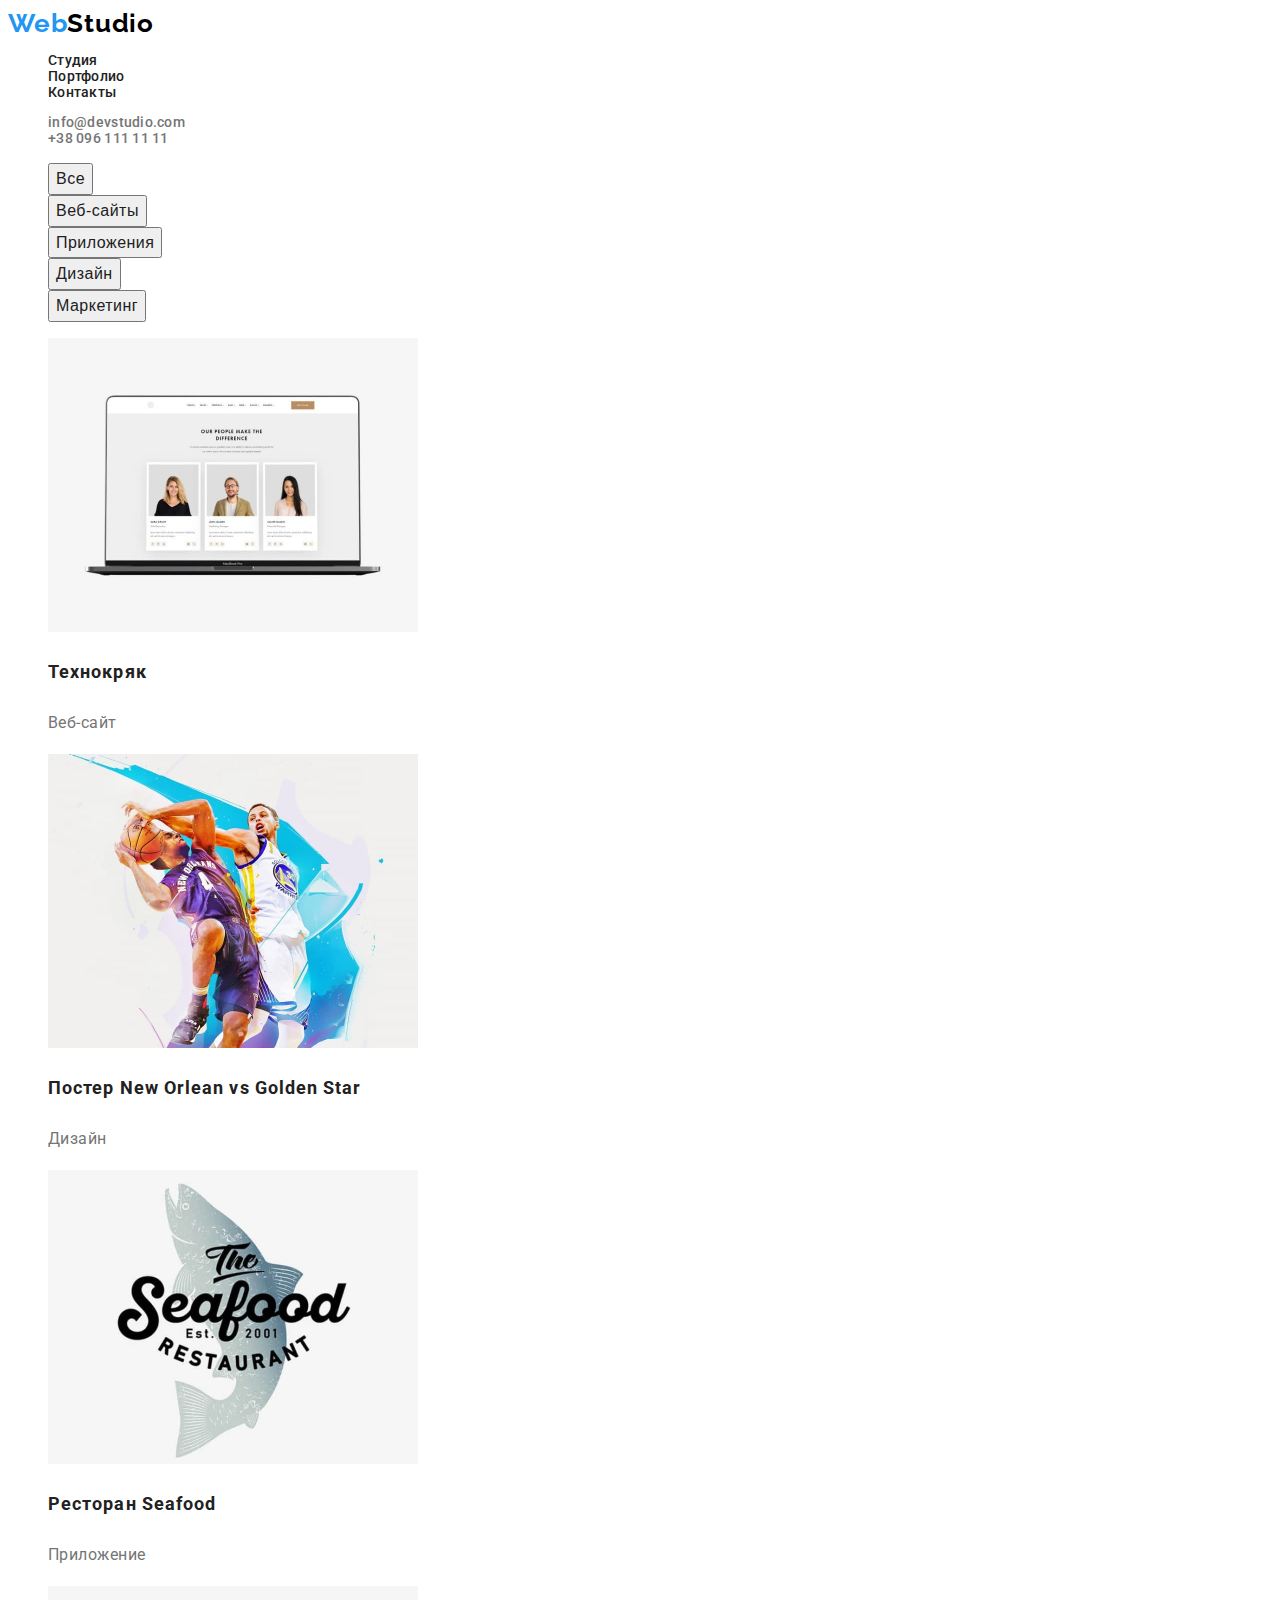
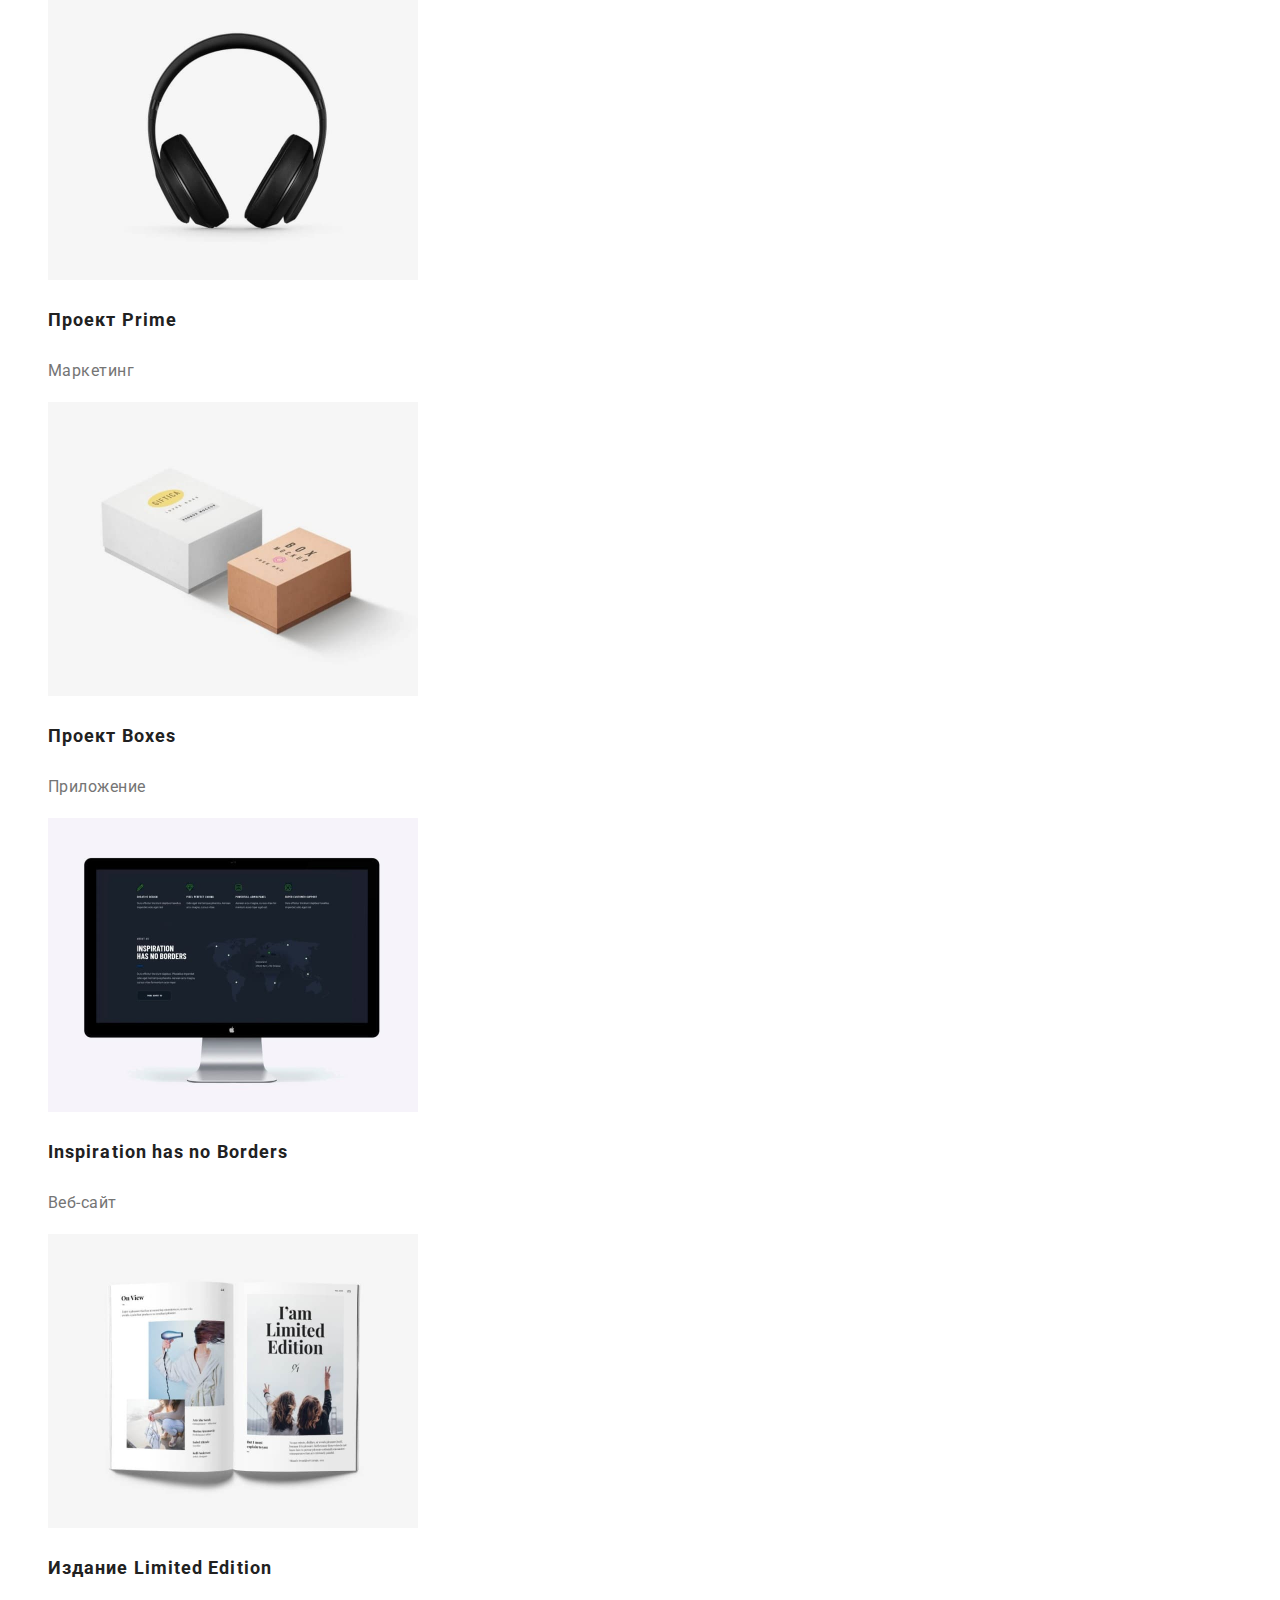
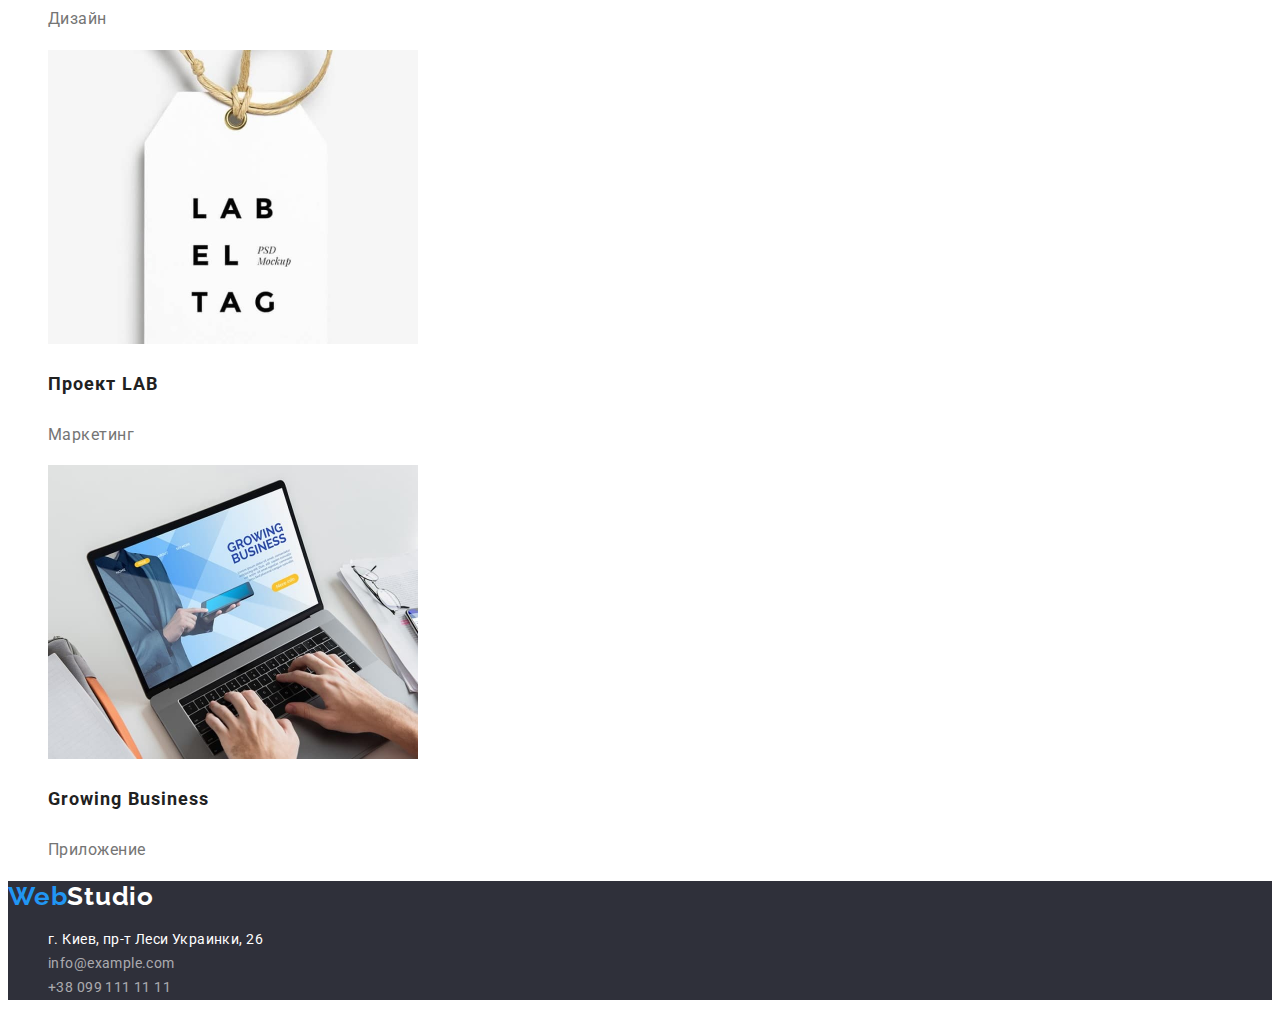
==== portfolio.html @ 8e132fca "first.commit" ====
<!DOCTYPE html>
<html lang="en">
  <head>
    <meta charset="UTF-8" />
    <meta http-equiv="X-UA-Compatible" content="IE=edge" />
    <meta name="viewport" content="width=device-width, initial-scale=1.0" />
    <link rel="stylesheet" type="text/css" href="css/style.css" />
    <link rel="preconnect" href="https://fonts.googleapis.com" />
    <link rel="preconnect" href="https://fonts.gstatic.com" crossorigin />
    <link
      href="https://fonts.googleapis.com/css2?family=Raleway:wght@700&family=Roboto:wght@400;500;700;900&display=swap"
      rel="stylesheet"
    />
    <title>Document</title>
    <style>
       body {
        font-family: Roboto, sans-serif;
        color: #212121;
        font-style: normal;
        background: #ffffff;
      }
    </style>
  </head>
  <body>
    <header>
      <!--Web Studio-->
      <a class="style-color-web-studio" href="">
        Web<span class="studio-color">Studio</span>
      </a>
      <!--Панель навигации-->
      <nav class="nav">
        <ul>
          <li><a class="link-color" href="index.html">Студия</a></li>
          <li><a class="link-color" href="portfolio.html">Портфолио</a></li>
          <li><a class="link-color" href="Контакты">Контакты</a></li>
        </ul>
      </nav>
      <!--Панель адрес и телефон-->
      <ul class="nav">
        <li>
          <a class="contact-color" href="mailto:info@devstudio.com"
            >info@devstudio.com</a
          >
        </li>
        <li>
          <a class="contact-color" href="tel:+380961111111"
            >+38 096 111 11 11</a
          >
        </li>
      </ul>
    </header>
    <!--Портфолио-->
    <main>
      <section>
        <ul>
          <!--Кнопки портфолио (filters)-->
          <li><button class="text-button cursor" type="button">Все</button></li>
          <li>
            <button class="text-button cursor" type="button">Веб-сайты</button>
          </li>
          <li>
            <button class="text-button cursor" type="button">Приложения</button>
          </li>
          <li>
            <button class="text-button cursor" type="button">Дизайн</button>
          </li>
          <li>
            <button class="text-button cursor" type="button">Маркетинг</button>
          </li>
        </ul>

        <!--Картинки портфолио-->
        <ul>
          <!--Картинки портфолио-->
          <li>
            <img
              src="image/pic1.jpg"
              width="370"
              height="294"
              alt="Картинка 1"
            />
            <h3 class="project-title">Технокряк</h3>
            <p class="project-text">Веб-сайт</p>
          </li>
          <li>
            <img
              src="image/pic2.jpg"
              width="370"
              height="294"
              alt="Картинка 1"
            />
            <h3 class="project-title">Постер New Orlean vs Golden Star</h3>
            <p class="project-text">Дизайн</p>
          </li>
          <li>
            <img
              src="image/pic3.jpg"
              width="370"
              height="294"
              alt="Картинка 1"
            />
            <h3 class="project-title">Ресторан Seafood</h3>
            <p class="project-text">Приложение</p>
          </li>
          <li>
            <img
              src="image/pic4.jpg"
              width="370"
              height="294"
              alt="Картинка 1"
            />
            <h3 class="project-title">Проект Prime</h3>
            <p class="project-text">Маркетинг</p>
          </li>
          <li>
            <img
              src="image/pic5.jpg"
              width="370"
              height="294"
              alt="Картинка 1"
            />
            <h3 class="project-title">Проект Boxes</h3>
            <p class="project-text">Приложение</p>
          </li>
          <li>
            <img
              src="image/pic6.jpg"
              width="370"
              height="294"
              alt="Картинка 1"
            />
            <h3 class="project-title">Inspiration has no Borders</h3>
            <p class="project-text">Веб-сайт</p>
          </li>
          <li>
            <img
              src="image/pic7.jpg"
              width="370"
              height="294"
              alt="Картинка 1"
            />
            <h3 class="project-title">Издание Limited Edition</h3>
            <p class="project-text">Дизайн</p>
          </li>
          <li>
            <img
              src="image/pic8.jpg"
              width="370"
              height="294"
              alt="Картинка 1"
            />
            <h3 class="project-title">Проект LAB</h3>
            <p class="project-text">Маркетинг</p>
          </li>
          <li>
            <img
              src="image/pic9.jpg"
              width="370"
              height="294"
              alt="Картинка 1"
            />
            <h3 class="project-title">Growing Business</h3>
            <p class="project-text">Приложение</p>
          </li>
        </ul>
      </section>
    </main>
    <footer class="footer">
      <a class="style-color-web-studio" href="">
        Web<span class="studio-color-footer">Studio</span>
      </a>
      <address>
        <ul>
          <li>
            <a
              class="text-footer-map"
              href="https://goo.gl/maps/CRWfaXV7XRGESjdQ7"
            >
              г. Киев, пр-т Леси Украинки, 26</a
            >
          </li>
          <li>
            <a class="text-footer" href="mailto:info@example.com"
              >info@example.com</a
            >
          </li>
          <li>
            <a class="text-footer" href="tel:+380961111111"
              >+38 099 111 11 11</a
            >
          </li>
        </ul>
      </address>
    </footer>
  </body>
</html>
---- css/style.css ----
:root {
  --active-link-color: #2196f3;
  --primary-text-color: #212121;
  --secondary-text-color: #757575;
  --thirdery-text-color: #ffffff;
  --footer-b-color: #2f303a;
}

li {
  list-style-type: none;
}
a {
  text-decoration: none;
}
a {
  color: #212121;
}
a:active {
  color: var(--active-link-color);
}
a:hover {
  color: var(--active-link-color);
}
button:hover {
  background-color: #2196f3;
  color: var(--thirdery-text-color);
}
button:focus {
  background-color: #2196f3;
  color: var(--thirdery-text-color);
}
button:active {
  background-color: #2196f3;
  color: var(--thirdery-text-color);
}
a:focus {
  color: var(--active-link-color);
}
.style-color-web-studio {
  font-family: Raleway;
  font-style: normal;
  font-weight: 700;
  font-size: 26px;
  line-height: 1.19;
  letter-spacing: 0.03em;
  color: var(--active-link-color);
}
.studio-color {
  color: #000000;
}
.studio-color-footer {
  color: var(--thirdery-text-color);
}
.footer {
  background-color: var(--footer-b-color);
}
.text-footer {
  font-family: Roboto;
  font-style: normal;
  font-weight: 400;
  font-size: 14px;
  line-height: 1.71;
  letter-spacing: 0.03em;
  color: rgba(255, 255, 255, 0.6);
}
.text-footer-map {
  font-family: Roboto;
  font-style: normal;
  font-weight: 400;
  font-size: 14px;
  line-height: 1.71;
  letter-spacing: 0.03em;
  color: var(--thirdery-text-color);
}
.nav {
  font-weight: 500;
  font-size: 14px;
  line-height: 1.14;
  letter-spacing: 0.02em;
}

.contact-color {
  color: var(--secondary-text-color);
}

.heat-bg {
  background-color: var(--footer-b-color);
}

.heat-text {
  font-weight: 900;
  font-size: 44px;
  line-height: 1.36;
  text-align: center;
  letter-spacing: 0.06em;
  text-transform: uppercase;
  color: var(--thirdery-text-color);
}

.detail-title {
  font-weight: 700;
  font-size: 14px;
  line-height: 1.14;
  letter-spacing: 0.03em;
  text-transform: uppercase;
  color: var(--primary-text-color);
}

.detail-text {
  font-weight: 400;
  font-size: 14px;
  line-height: 1.71;
  letter-spacing: 0.03em;
  color: var(--secondary-text-color);
}

.w-w-doing {
  font-weight: 700;
  font-size: 36px;
  line-height: 1.17;
  text-align: center;
  letter-spacing: 0.03em;
  color: var(--primary-text-color);
}

.our-team {
  font-weight: 700;
  font-size: 36px;
  line-height: 1.17;
  text-align: center;
  letter-spacing: 0.03em;
  color: var(--primary-text-color);
}

.our-team-title {
  font-weight: 500;
  font-size: 16px;
  line-height: 1.19;
  text-align: center;
  letter-spacing: 0.03em;
  color: var(--primary-text-color);
}
.our-team-text {
  font-weight: 400;
  font-size: 16px;
  line-height: 1.19;
  text-align: center;
  letter-spacing: 0.03em;
  color: var(--secondary-text-color);
}

.text-button {
  font-weight: 500;
  font-size: 16px;
  line-height: 1.62;
  text-align: center;
  letter-spacing: 0.03em;
  color: var(--primary-text-color);
}

.project-title {
  font-weight: 700;
  font-size: 18px;
  line-height: 2;
  letter-spacing: 0.06em;
  color: var(--primary-text-color);
}
.project-text { 
  font-weight: 400;
  font-size: 16px;
  line-height: 1.87;
  letter-spacing: 0.03em;
  color: var(--secondary-text-color);
}
.cursor {
  cursor: pointer;
}

.big-button {
  font-family: Roboto;
font-style: normal;
font-weight: 700;
font-size: 16px;
line-height: 1.88;
letter-spacing: 0.06em;
color: var(--thirdery-text-color);
background-color: var(--active-link-color);
}
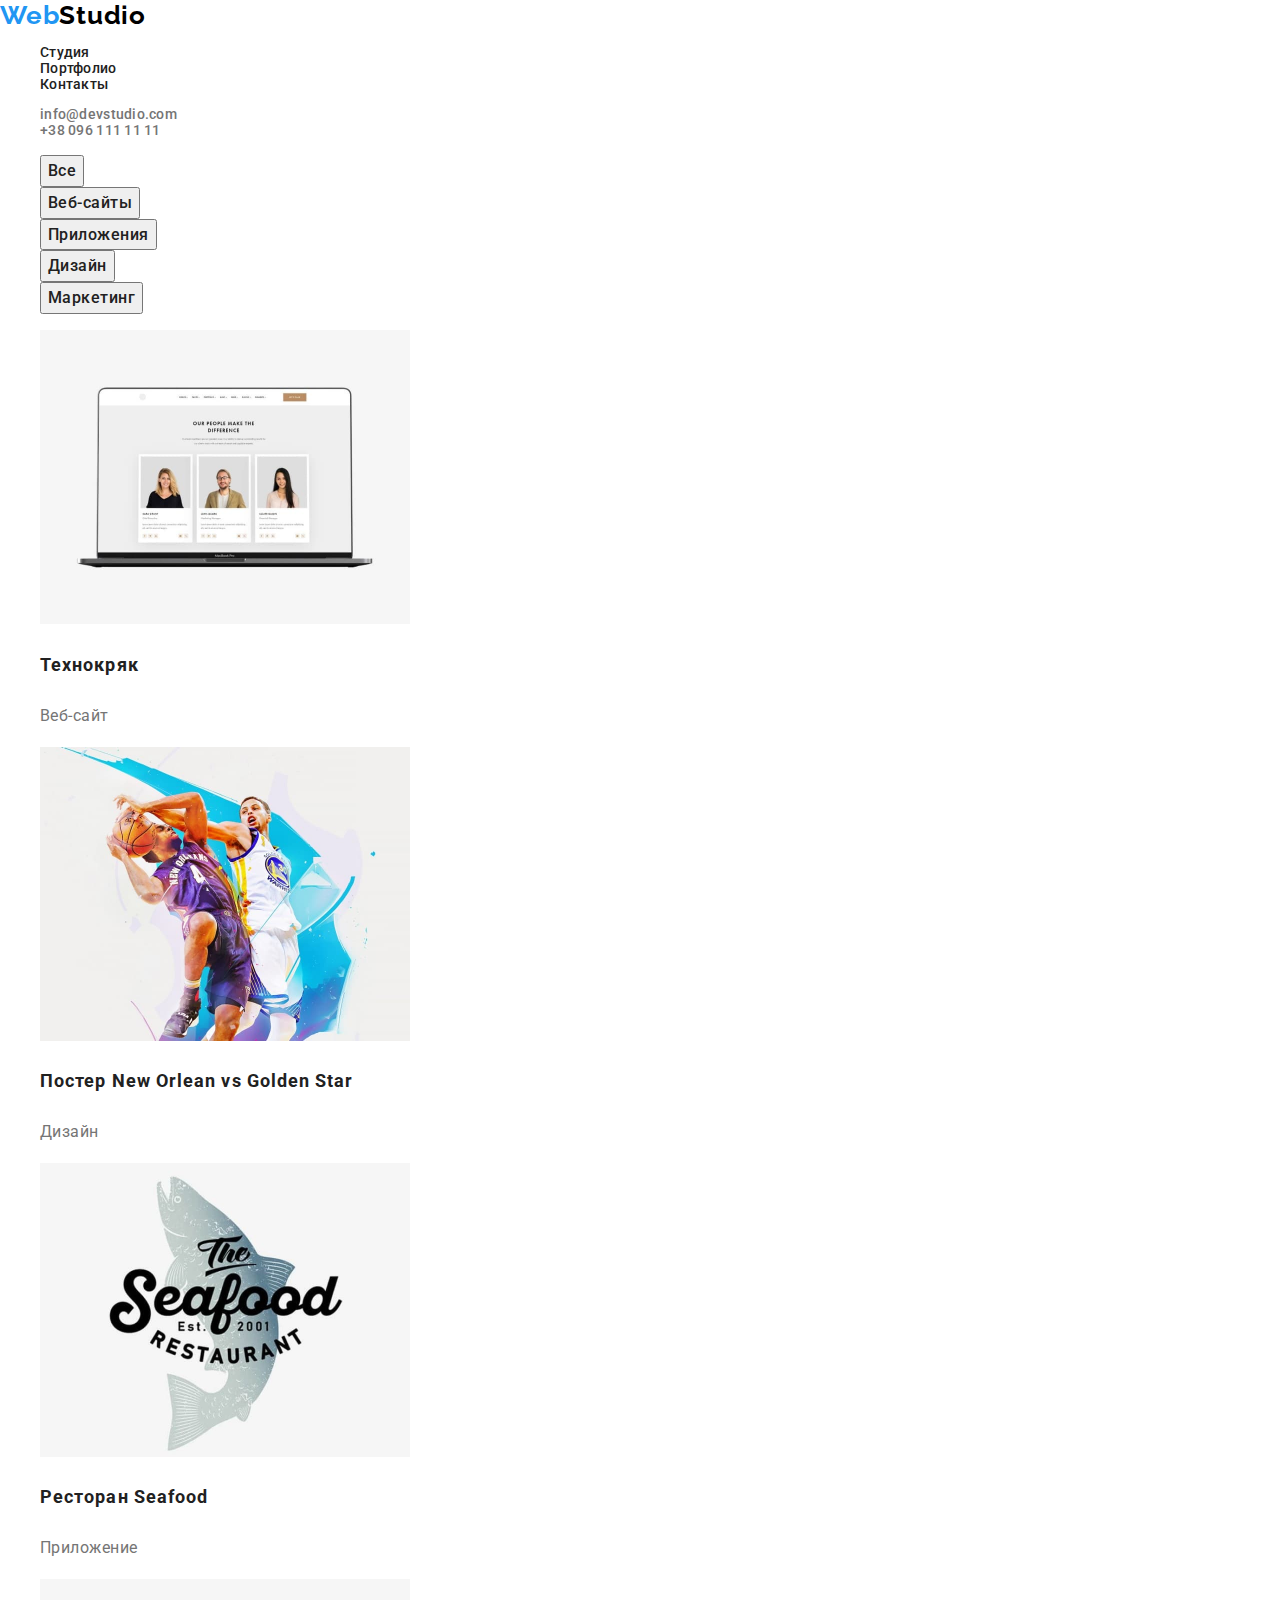
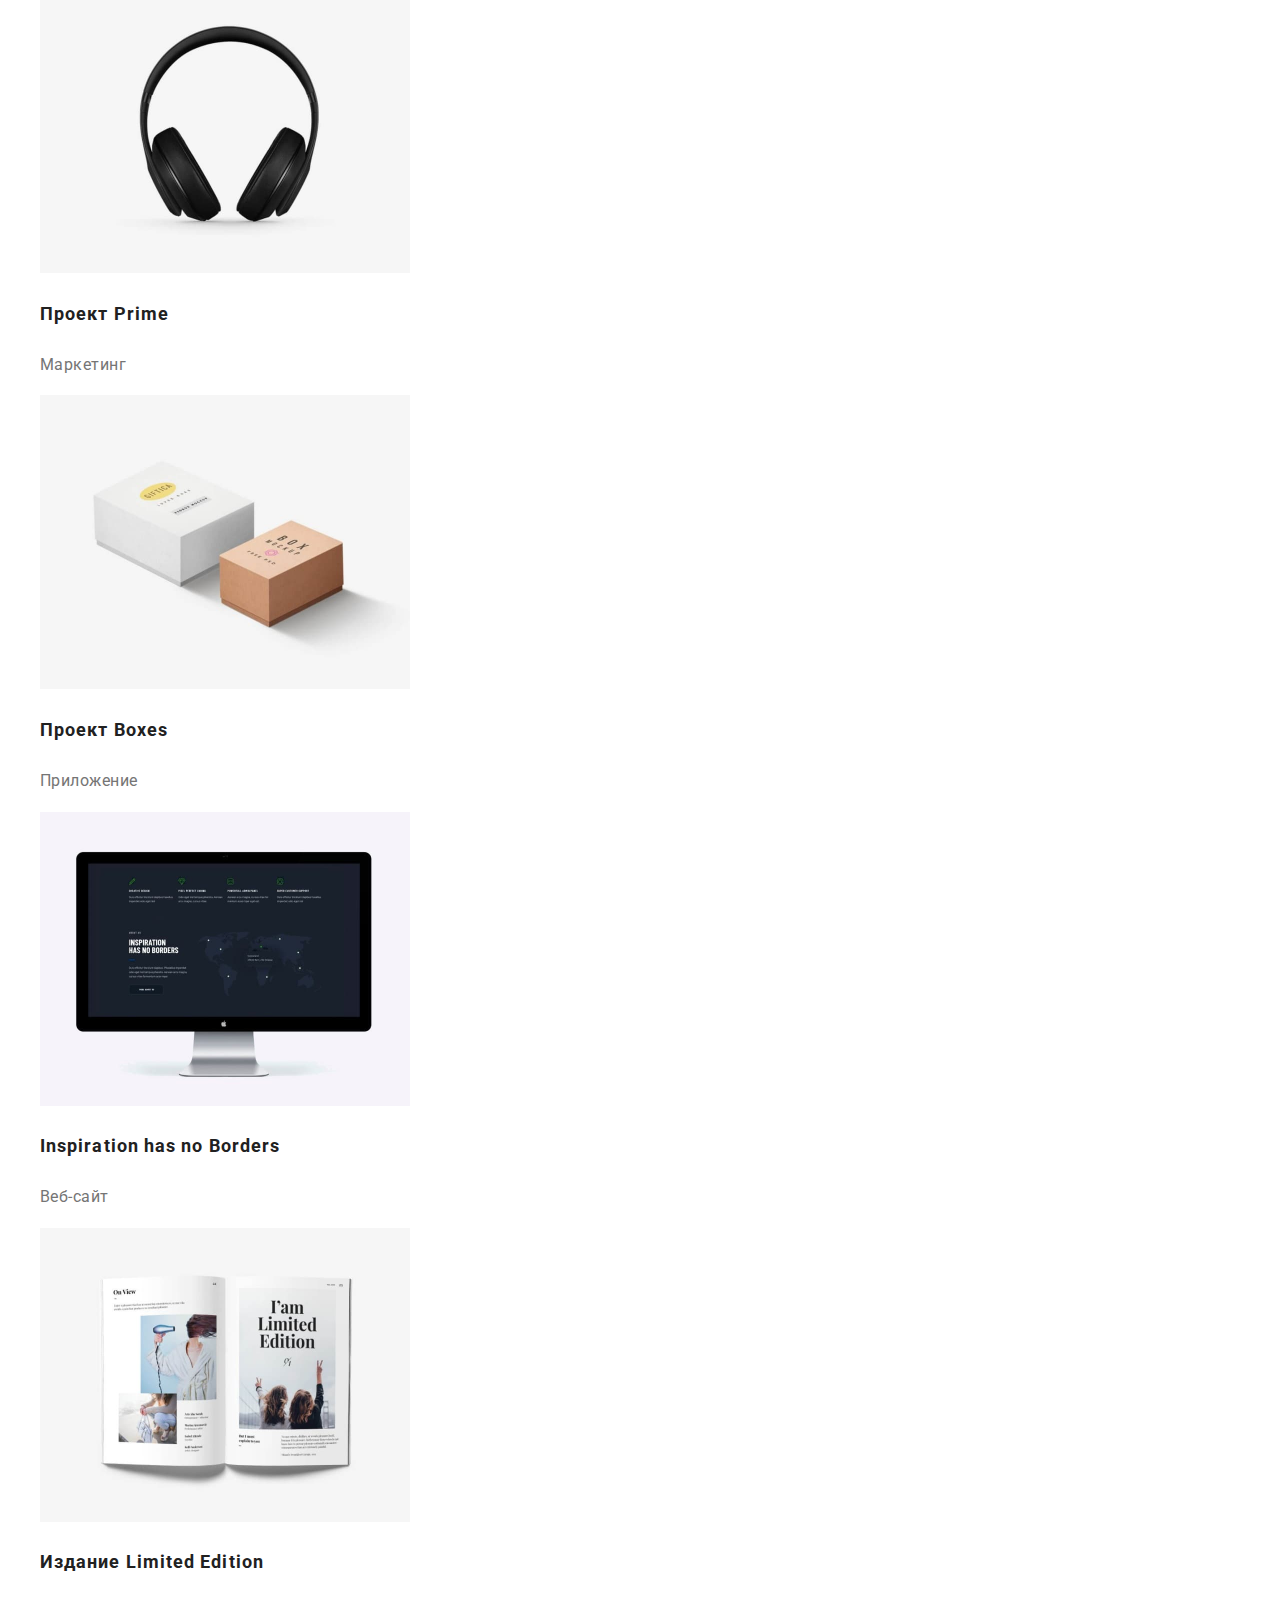
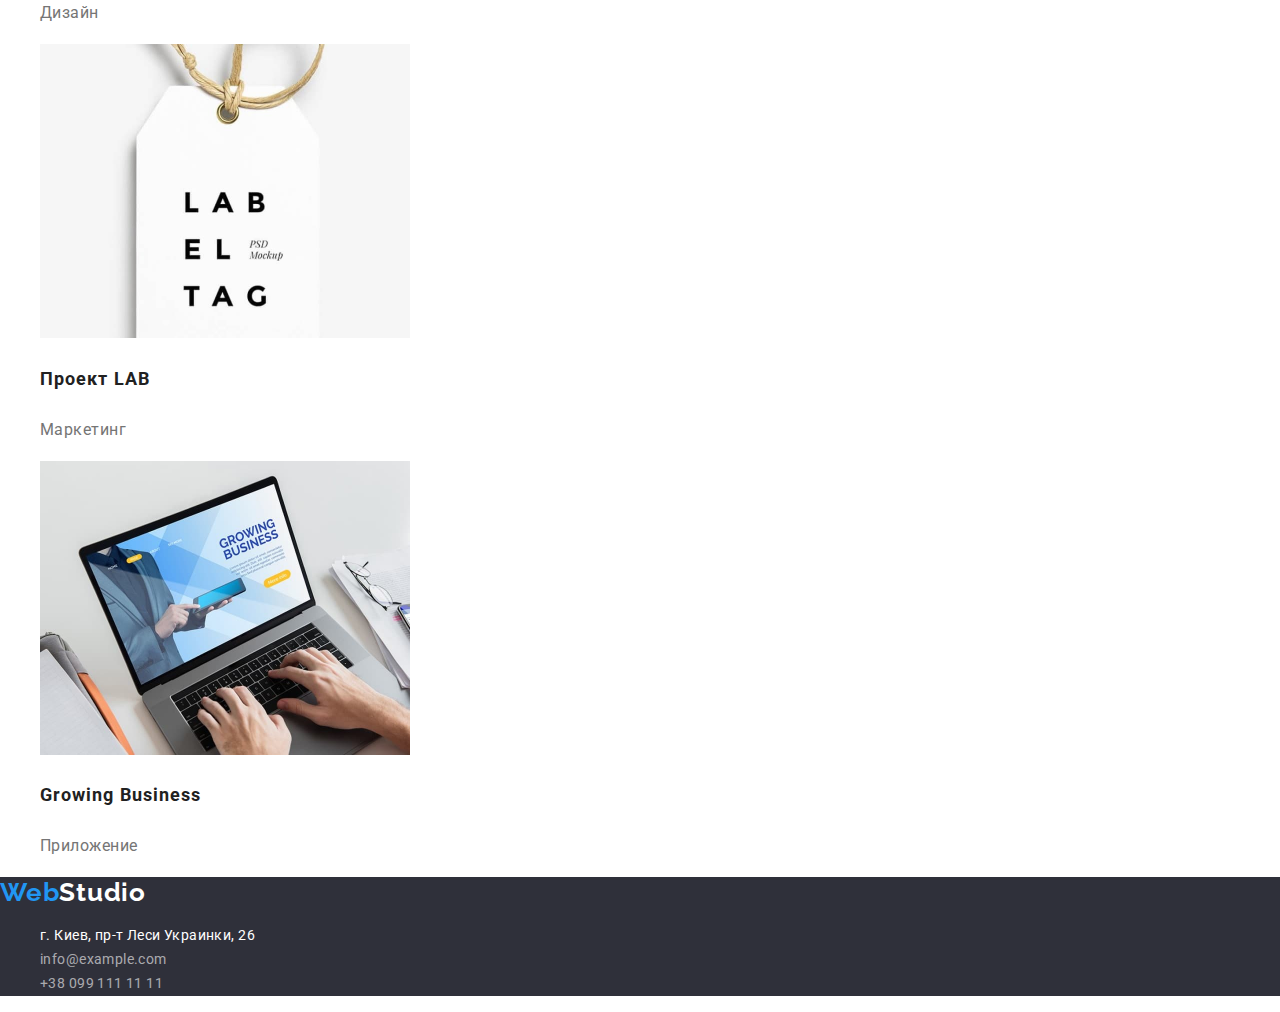
==== commit 9caeb31b: "put-in-normilize.commit" ====
--- a/portfolio.html
+++ b/portfolio.html
@@ -4,6 +4,10 @@
     <meta charset="UTF-8" />
     <meta http-equiv="X-UA-Compatible" content="IE=edge" />
     <meta name="viewport" content="width=device-width, initial-scale=1.0" />
+    <link
+    rel="stylesheet"
+    href="https://cdnjs.cloudflare.com/ajax/libs/modern-normalize/1.0.0/modern-normalize.min.css"
+    />
     <link rel="stylesheet" type="text/css" href="css/style.css" />
     <link rel="preconnect" href="https://fonts.googleapis.com" />
     <link rel="preconnect" href="https://fonts.gstatic.com" crossorigin />
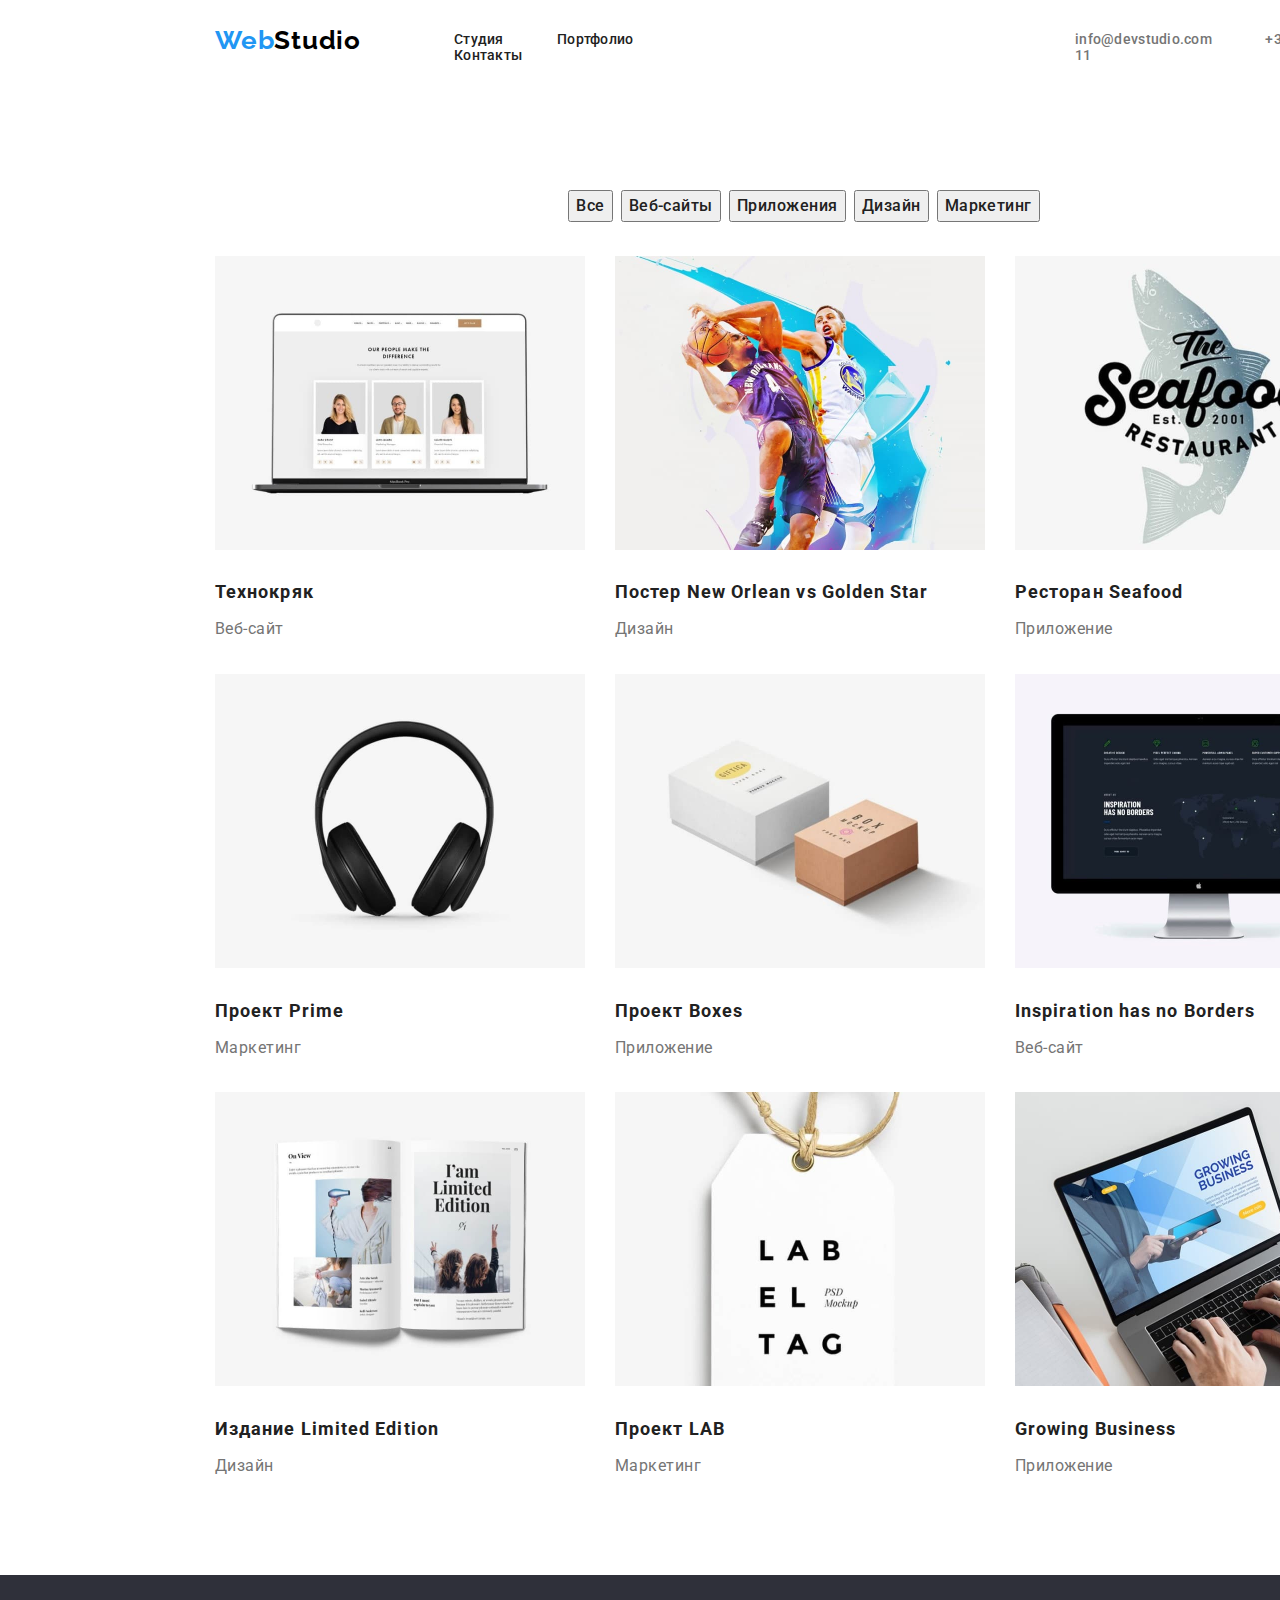
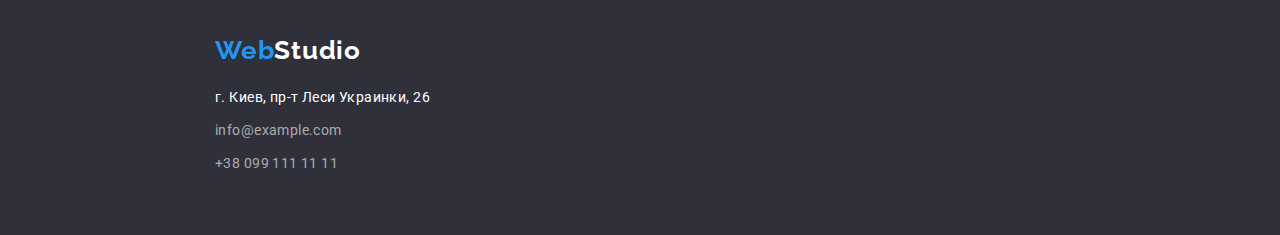
==== commit 6b2535dc: "22.commit" ====
--- a/portfolio.html
+++ b/portfolio.html
@@ -26,175 +26,195 @@
     </style>
   </head>
   <body>
-    <header>
-      <!--Web Studio-->
-      <a class="style-color-web-studio" href="">
-        Web<span class="studio-color">Studio</span>
-      </a>
-      <!--Панель навигации-->
-      <nav class="nav">
-        <ul>
-          <li><a class="link-color" href="index.html">Студия</a></li>
-          <li><a class="link-color" href="portfolio.html">Портфолио</a></li>
-          <li><a class="link-color" href="Контакты">Контакты</a></li>
-        </ul>
-      </nav>
-      <!--Панель адрес и телефон-->
-      <ul class="nav">
-        <li>
-          <a class="contact-color" href="mailto:info@devstudio.com"
-            >info@devstudio.com</a
-          >
-        </li>
-        <li>
-          <a class="contact-color" href="tel:+380961111111"
-            >+38 096 111 11 11</a
-          >
-        </li>
-      </ul>
-    </header>
+  <header>
+    <div class="container">
+      <div class="top-header">
+           <!--Коробка лого-->
+          <div class="logo-box">
+            <a class="style-color-web-studio" href="">
+              Web<span class="studio-color">Studio</span>
+            </a>
+          </div>
+        <!--Коробка навигации-->
+          <div class="nav-box">
+          <!--Панель навигации-->
+          <nav class="nav">
+            <ul>
+              <li class="hr hr-mrg-l"><a class="link-color" href="index.html">Студия</a></li>
+              <li class="hr hr-mrg-l"><a class="link-color" href="portfolio.html">Портфолио</a></li>
+              <li class="hr"><a class="link-color" href="Контакты">Контакты</a></li>
+            </ul>
+          </nav>
+        </div>
+          <!--Панель имейл и телефон-->
+            <div class="tel-box">
+            <!--Панель адрес и телефон-->
+            <ul class="nav">
+              <li class="hr hr-mrg-l">
+                <a class="contact-color" href="mailto:info@devstudio.com"
+                  >info@devstudio.com</a
+                >
+              </li>
+              <li class="hr">
+                <a class="contact-color" href="tel:+380961111111"
+                  >+38 096 111 11 11</a
+                >
+              </li>
+            </ul>
+            </div>
+        </div>
+    </div>
+  </header>
     <!--Портфолио-->
     <main>
-      <section>
-        <ul>
-          <!--Кнопки портфолио (filters)-->
-          <li><button class="text-button cursor" type="button">Все</button></li>
-          <li>
-            <button class="text-button cursor" type="button">Веб-сайты</button>
-          </li>
-          <li>
-            <button class="text-button cursor" type="button">Приложения</button>
-          </li>
-          <li>
-            <button class="text-button cursor" type="button">Дизайн</button>
-          </li>
-          <li>
-            <button class="text-button cursor" type="button">Маркетинг</button>
-          </li>
-        </ul>
+      <section class="section">
+        <div class="container">
+              <ul class="portfolio-button-card">
+                <!--Кнопки портфолио (filters)-->
+                <li class="portfolio-button-item"><button class="text-button cursor" type="button">Все</button></li>
+                <li class="portfolio-button-item">
+                  <button class="text-button cursor" type="button">Веб-сайты</button>
+                </li>
+                <li class="portfolio-button-item">
+                  <button class="text-button cursor" type="button">Приложения</button>
+                </li>
+                <li class="portfolio-button-item">
+                  <button class="text-button cursor" type="button">Дизайн</button>
+                </li>
+                <li class="portfolio-button-item">
+                  <button class="text-button cursor" type="button">Маркетинг</button>
+                </li>
+              </ul>
 
-        <!--Картинки портфолио-->
-        <ul>
-          <!--Картинки портфолио-->
-          <li>
-            <img
-              src="image/pic1.jpg"
-              width="370"
-              height="294"
-              alt="Картинка 1"
-            />
-            <h3 class="project-title">Технокряк</h3>
-            <p class="project-text">Веб-сайт</p>
-          </li>
-          <li>
-            <img
-              src="image/pic2.jpg"
-              width="370"
-              height="294"
-              alt="Картинка 1"
-            />
-            <h3 class="project-title">Постер New Orlean vs Golden Star</h3>
-            <p class="project-text">Дизайн</p>
-          </li>
-          <li>
-            <img
-              src="image/pic3.jpg"
-              width="370"
-              height="294"
-              alt="Картинка 1"
-            />
-            <h3 class="project-title">Ресторан Seafood</h3>
-            <p class="project-text">Приложение</p>
-          </li>
-          <li>
-            <img
-              src="image/pic4.jpg"
-              width="370"
-              height="294"
-              alt="Картинка 1"
-            />
-            <h3 class="project-title">Проект Prime</h3>
-            <p class="project-text">Маркетинг</p>
-          </li>
-          <li>
-            <img
-              src="image/pic5.jpg"
-              width="370"
-              height="294"
-              alt="Картинка 1"
-            />
-            <h3 class="project-title">Проект Boxes</h3>
-            <p class="project-text">Приложение</p>
-          </li>
-          <li>
-            <img
-              src="image/pic6.jpg"
-              width="370"
-              height="294"
-              alt="Картинка 1"
-            />
-            <h3 class="project-title">Inspiration has no Borders</h3>
-            <p class="project-text">Веб-сайт</p>
-          </li>
-          <li>
-            <img
-              src="image/pic7.jpg"
-              width="370"
-              height="294"
-              alt="Картинка 1"
-            />
-            <h3 class="project-title">Издание Limited Edition</h3>
-            <p class="project-text">Дизайн</p>
-          </li>
-          <li>
-            <img
-              src="image/pic8.jpg"
-              width="370"
-              height="294"
-              alt="Картинка 1"
-            />
-            <h3 class="project-title">Проект LAB</h3>
-            <p class="project-text">Маркетинг</p>
-          </li>
-          <li>
-            <img
-              src="image/pic9.jpg"
-              width="370"
-              height="294"
-              alt="Картинка 1"
-            />
-            <h3 class="project-title">Growing Business</h3>
-            <p class="project-text">Приложение</p>
-          </li>
-        </ul>
+              <!--Картинки портфолио-->
+              <ul class="portfolio-card card-padding">
+                <!--Картинки портфолио-->
+                <li class="portfolio-item">
+                  <img
+                    src="image/pic1.jpg"
+                    width="370"
+                    height="294"
+                    alt="Картинка 1"
+                  />
+                  <h3 class="project-title">Технокряк</h3>
+                  <p class="project-text">Веб-сайт</p>
+                </li>
+                <li class="portfolio-item">
+                  <img
+                    src="image/pic2.jpg"
+                    width="370"
+                    height="294"
+                    alt="Картинка 1"
+                  />
+                  <h3 class="project-title">Постер New Orlean vs Golden Star</h3>
+                  <p class="project-text">Дизайн</p>
+                </li>
+                <li class="portfolio-item">
+                  <img
+                    src="image/pic3.jpg"
+                    width="370"
+                    height="294"
+                    alt="Картинка 1"
+                  />
+                  <h3 class="project-title">Ресторан Seafood</h3>
+                  <p class="project-text">Приложение</p>
+                </li>
+                <li class="portfolio-item">
+                  <img
+                    src="image/pic4.jpg"
+                    width="370"
+                    height="294"
+                    alt="Картинка 1"
+                  />
+                  <h3 class="project-title">Проект Prime</h3>
+                  <p class="project-text">Маркетинг</p>
+                </li>
+                <li class="portfolio-item">
+                  <img
+                    src="image/pic5.jpg"
+                    width="370"
+                    height="294"
+                    alt="Картинка 1"
+                  />
+                  <h3 class="project-title">Проект Boxes</h3>
+                  <p class="project-text">Приложение</p>
+                </li>
+                <li class="portfolio-item">
+                  <img
+                    src="image/pic6.jpg"
+                    width="370"
+                    height="294"
+                    alt="Картинка 1"
+                  />
+                  <h3 class="project-title">Inspiration has no Borders</h3>
+                  <p class="project-text">Веб-сайт</p>
+                </li>
+                <li class="portfolio-item">
+                  <img
+                    src="image/pic7.jpg"
+                    width="370"
+                    height="294"
+                    alt="Картинка 1"
+                  />
+                  <h3 class="project-title">Издание Limited Edition</h3>
+                  <p class="project-text">Дизайн</p>
+                </li>
+                <li class="portfolio-item">
+                  <img
+                    src="image/pic8.jpg"
+                    width="370"
+                    height="294"
+                    alt="Картинка 1"
+                  />
+                  <h3 class="project-title">Проект LAB</h3>
+                  <p class="project-text">Маркетинг</p>
+                </li>
+                <li class="portfolio-item">
+                  <img
+                    src="image/pic9.jpg"
+                    width="370"
+                    height="294"
+                    alt="Картинка 1"
+                  />
+                  <h3 class="project-title">Growing Business</h3>
+                  <p class="project-text">Приложение</p>
+                </li>
+              </ul>
+      </div>
       </section>
     </main>
     <footer class="footer">
-      <a class="style-color-web-studio" href="">
-        Web<span class="studio-color-footer">Studio</span>
-      </a>
-      <address>
-        <ul>
-          <li>
-            <a
-              class="text-footer-map"
-              href="https://goo.gl/maps/CRWfaXV7XRGESjdQ7"
-            >
-              г. Киев, пр-т Леси Украинки, 26</a
-            >
-          </li>
-          <li>
-            <a class="text-footer" href="mailto:info@example.com"
-              >info@example.com</a
-            >
-          </li>
-          <li>
-            <a class="text-footer" href="tel:+380961111111"
-              >+38 099 111 11 11</a
-            >
-          </li>
-        </ul>
-      </address>
+      <div class="container">
+        <div class="card-padding">
+                <div class="web-footer-position">
+                <a class="style-color-web-studio" href="">
+                  Web<span class="studio-color-footer">Studio</span>
+                </a>
+                </div>
+          <address>
+            <ul>
+              <li>
+                <a
+                  class="text-footer-map"
+                  href="https://goo.gl/maps/CRWfaXV7XRGESjdQ7"
+                >
+                  г. Киев, пр-т Леси Украинки, 26</a
+                >
+              </li>
+              <li>
+                <a class="text-footer" href="mailto:info@example.com"
+                  >info@example.com</a
+                >
+              </li>
+              <li>
+                <a class="text-footer" href="tel:+380961111111"
+                  >+38 099 111 11 11</a
+                >
+              </li>
+            </ul>
+          </address>
+        </div>
+        </div>
     </footer>
   </body>
 </html>
--- a/css/style.css
+++ b/css/style.css
@@ -1,3 +1,11 @@
+/* Глобальный сброс стилей*/
+h1, h2, h3, h4, h5, h6, p, ul {
+  margin: 0;
+	padding: 0;
+	border: 0;
+}
+
+
 :root {
   --active-link-color: #2196f3;
   --primary-text-color: #212121;
@@ -36,6 +44,53 @@
 a:focus {
   color: var(--active-link-color);
 }
+
+body {
+  width: 1600px;
+}
+/* Контейнер*/
+.container {
+  width: 1200px;
+  background-color: transparent;
+  margin-left: auto;
+  margin-right: auto;
+}
+
+/* Секции*/
+.section {
+  padding-top: 94px;
+  padding-bottom: 94px;
+}
+/* Коробка хедера*/
+.top-header {
+    display: flex;
+    justify-content: flex-start;
+    padding-left: 15px;
+    padding-right: 15px;
+}
+
+/* Коробка лого*/
+.logo-box {
+margin: 25px 0px 24px 0px
+}
+/* Коробка навигации*/
+.nav-box {
+  margin: 32px 0px 32px 93px;
+}
+.hr {
+    display: inline;
+
+}
+
+.hr-mrg-l {
+ margin-right: 50px;
+}
+/* Коробка почты и телефона*/
+.tel-box {
+  margin: 32px 0px 32px 321px;
+  display: flex;
+  justify-content: flex-start;
+}
 .style-color-web-studio {
   font-family: Raleway;
   font-style: normal;
@@ -53,6 +108,8 @@
 }
 .footer {
   background-color: var(--footer-b-color);
+  padding-bottom: 60px;
+  padding-top: 60px;
 }
 .text-footer {
   font-family: Roboto;
@@ -62,6 +119,8 @@
   line-height: 1.71;
   letter-spacing: 0.03em;
   color: rgba(255, 255, 255, 0.6);
+  margin-top: 9px;
+  display: inline-block;
 }
 .text-footer-map {
   font-family: Roboto;
@@ -72,6 +131,12 @@
   letter-spacing: 0.03em;
   color: var(--thirdery-text-color);
 }
+
+.web-footer-position {
+  margin-bottom: 20px;
+}
+
+
 .nav {
   font-weight: 500;
   font-size: 14px;
@@ -87,6 +152,15 @@
   background-color: var(--footer-b-color);
 }
 
+.heat-position {
+  padding: 200px 252px 200px 252px;
+}
+
+.heat-button-position {
+  display: flex;
+  justify-content: center;
+  margin-top: 30px;
+}
 .heat-text {
   font-weight: 900;
   font-size: 44px;
@@ -97,6 +171,25 @@
   color: var(--thirdery-text-color);
 }
 
+.card-item {
+    margin: none;
+    padding: none;
+    list-style: none;
+    display: flex;
+    margin-left: -30px;
+}
+
+.card-item >.item-position {
+  flex-basis: calc(100%/4-30px);
+  margin-left: 30px;
+}
+
+.card-padding {
+  padding-left: 15px;
+  padding-right: 15px;
+}
+
+
 .detail-title {
   font-weight: 700;
   font-size: 14px;
@@ -112,6 +205,7 @@
   line-height: 1.71;
   letter-spacing: 0.03em;
   color: var(--secondary-text-color);
+  margin-top: 10px;
 }
 
 .w-w-doing {
@@ -121,8 +215,21 @@
   text-align: center;
   letter-spacing: 0.03em;
   color: var(--primary-text-color);
-}
-
+  margin-bottom: 50px;
+}
+
+.w-w-doing-card {
+  margin: none;
+  padding: none;
+  list-style: none;
+  display: flex;
+  margin-left: -30px;
+}
+
+.w-w-doing-card-item {
+  flex-basis: calc(100%/3-30px);
+  margin-left: 30px;
+}
 .our-team {
   font-weight: 700;
   font-size: 36px;
@@ -130,6 +237,7 @@
   text-align: center;
   letter-spacing: 0.03em;
   color: var(--primary-text-color);
+  margin-bottom: 50px;
 }
 
 .our-team-title {
@@ -139,6 +247,7 @@
   text-align: center;
   letter-spacing: 0.03em;
   color: var(--primary-text-color);
+  margin-top: 30px;
 }
 .our-team-text {
   font-weight: 400;
@@ -147,7 +256,26 @@
   text-align: center;
   letter-spacing: 0.03em;
   color: var(--secondary-text-color);
-}
+  margin-top: 10px;
+}
+
+.our-team-card {
+  margin: none;
+  padding: none;
+  list-style: none;
+  display: flex;
+  margin-left: -30px;
+}
+
+.our-team-item {
+  flex-basis: calc(100%/3-30px);
+  margin-left: 30px;
+  box-shadow: 0px 1px 3px rgba(0, 0, 0, 0.12), 0px 1px 1px rgba(0, 0, 0, 0.14), 0px 2px 1px rgba(0, 0, 0, 0.2);
+  border-radius: 0px 0px 4px 4px;
+  padding-bottom: 30px;
+
+}
+
 
 .text-button {
   font-weight: 500;
@@ -164,6 +292,7 @@
   line-height: 2;
   letter-spacing: 0.06em;
   color: var(--primary-text-color);
+  margin-top: 20px;
 }
 .project-text { 
   font-weight: 400;
@@ -171,12 +300,15 @@
   line-height: 1.87;
   letter-spacing: 0.03em;
   color: var(--secondary-text-color);
+  margin-top: 4px;
 }
 .cursor {
   cursor: pointer;
 }
 
 .big-button {
+  width: 200px;
+  height: 50px;
   font-family: Roboto;
 font-style: normal;
 font-weight: 700;
@@ -185,4 +317,35 @@
 letter-spacing: 0.06em;
 color: var(--thirdery-text-color);
 background-color: var(--active-link-color);
-}
+box-shadow: 0px 4px 4px rgba(0, 0, 0, 0.15);
+border-radius: 4px;
+}
+
+.portfolio-button-card {
+  display: flex;
+  justify-content: center;
+  margin-left: auto;
+  margin-right: auto;
+  margin-bottom: 34px;
+
+}
+.portfolio-button-item {
+margin-left: 8px;
+}
+
+.portfolio-card {
+
+  margin: none;
+  padding: none;
+  list-style: none;
+  display: flex;
+  flex-wrap: wrap;
+  margin-left: -30px;
+  margin-top: -30px;
+}
+
+.portfolio-card >.portfolio-item {
+flex-basis: calc(100%/9);
+margin-left: 30px;
+margin-top: 30px;
+}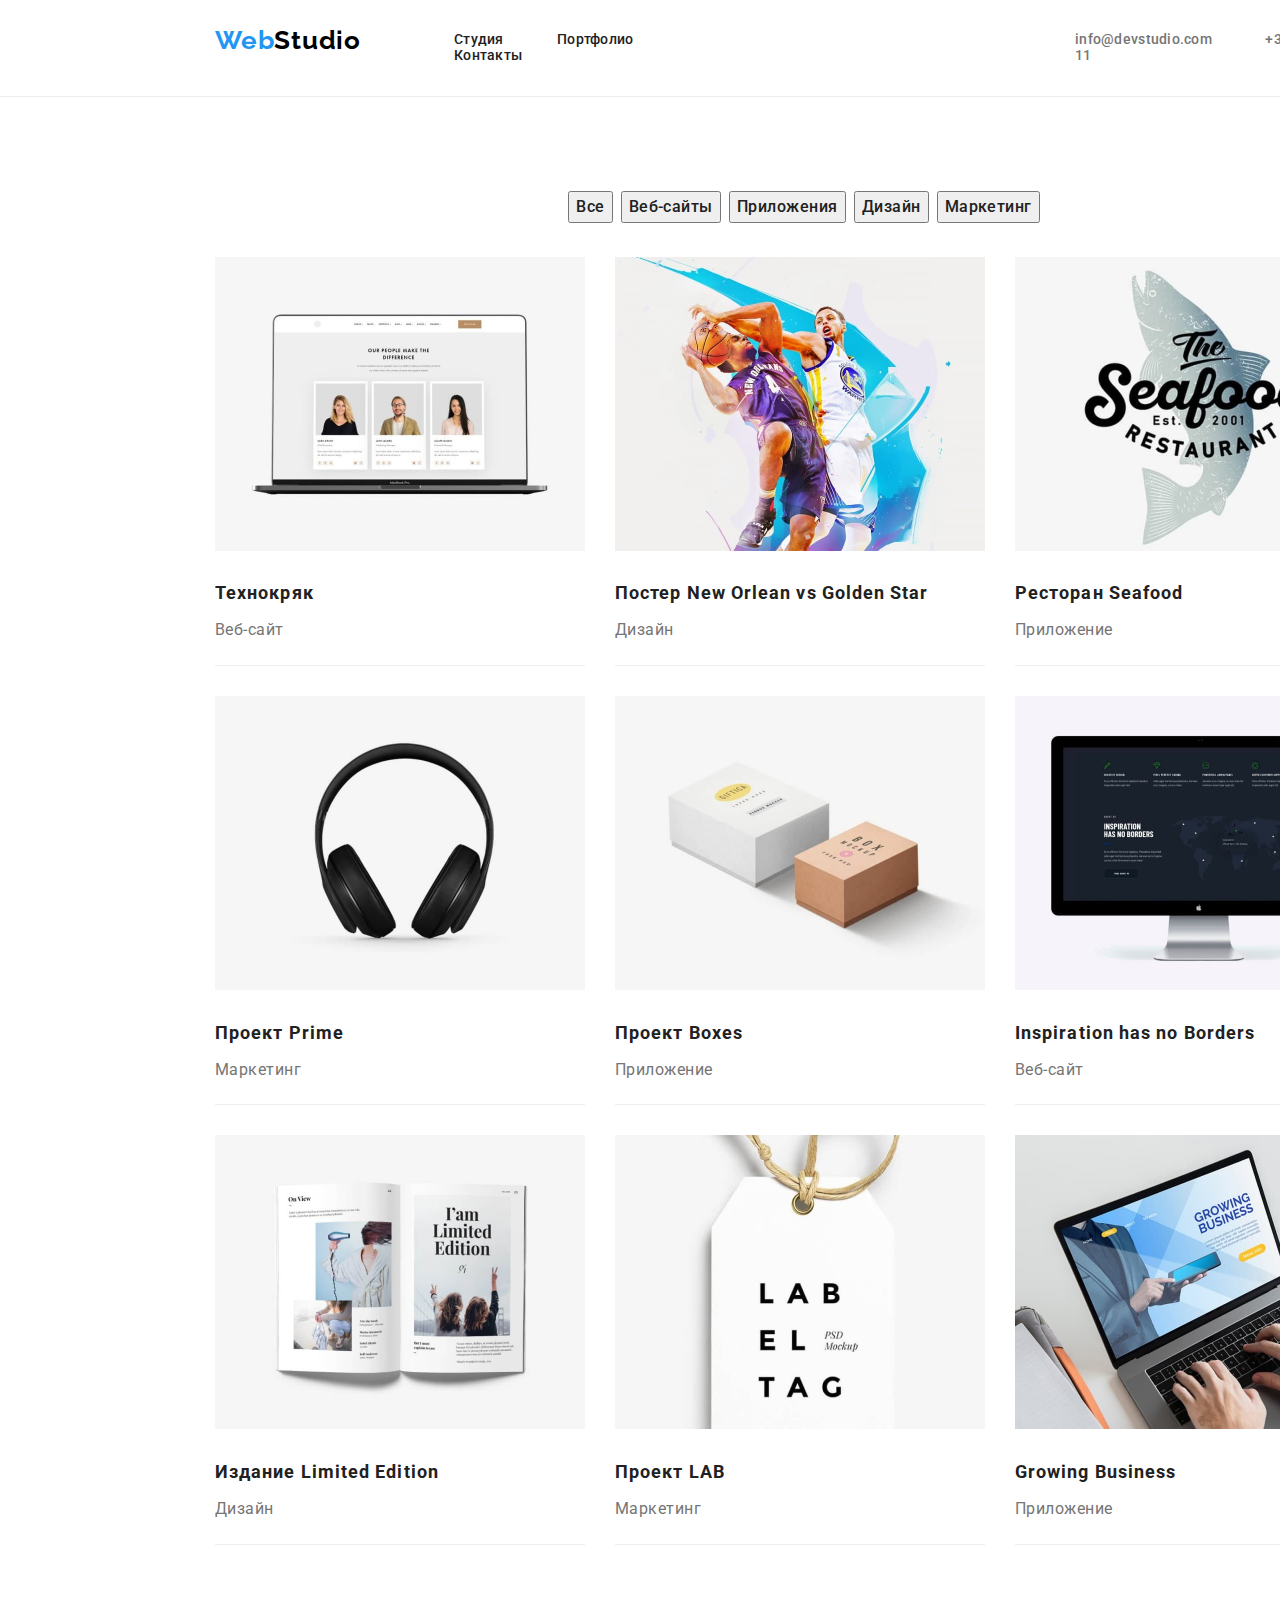
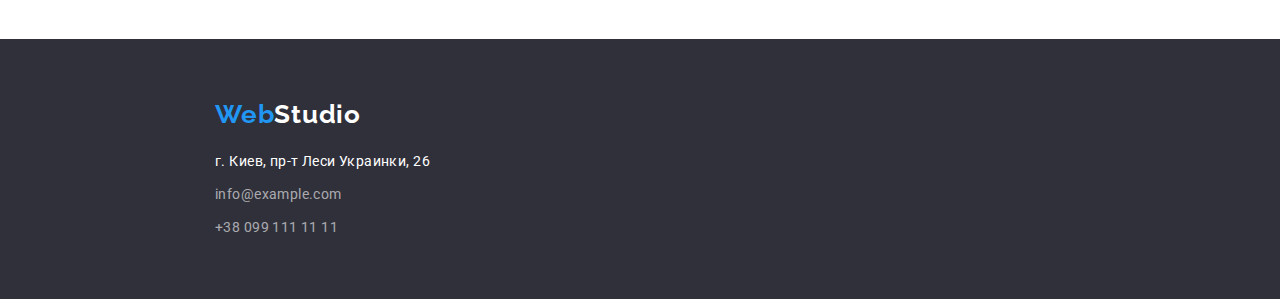
==== commit 20392455: "22.commit" ====
--- a/portfolio.html
+++ b/portfolio.html
@@ -26,7 +26,7 @@
     </style>
   </head>
   <body>
-  <header>
+  <header class="header-line">
     <div class="container">
       <div class="top-header">
            <!--Коробка лого-->
--- a/css/style.css
+++ b/css/style.css
@@ -48,6 +48,11 @@
 body {
   width: 1600px;
 }
+
+.header-line {
+width: 1600px;
+border-bottom: 1px solid #ececec;
+}
 /* Контейнер*/
 .container {
   width: 1200px;
@@ -301,6 +306,7 @@
   letter-spacing: 0.03em;
   color: var(--secondary-text-color);
   margin-top: 4px;
+  margin-bottom: 20px;
 }
 .cursor {
   cursor: pointer;
@@ -348,4 +354,5 @@
 flex-basis: calc(100%/9);
 margin-left: 30px;
 margin-top: 30px;
+border-bottom:1px solid #EEEEEE; ;
 }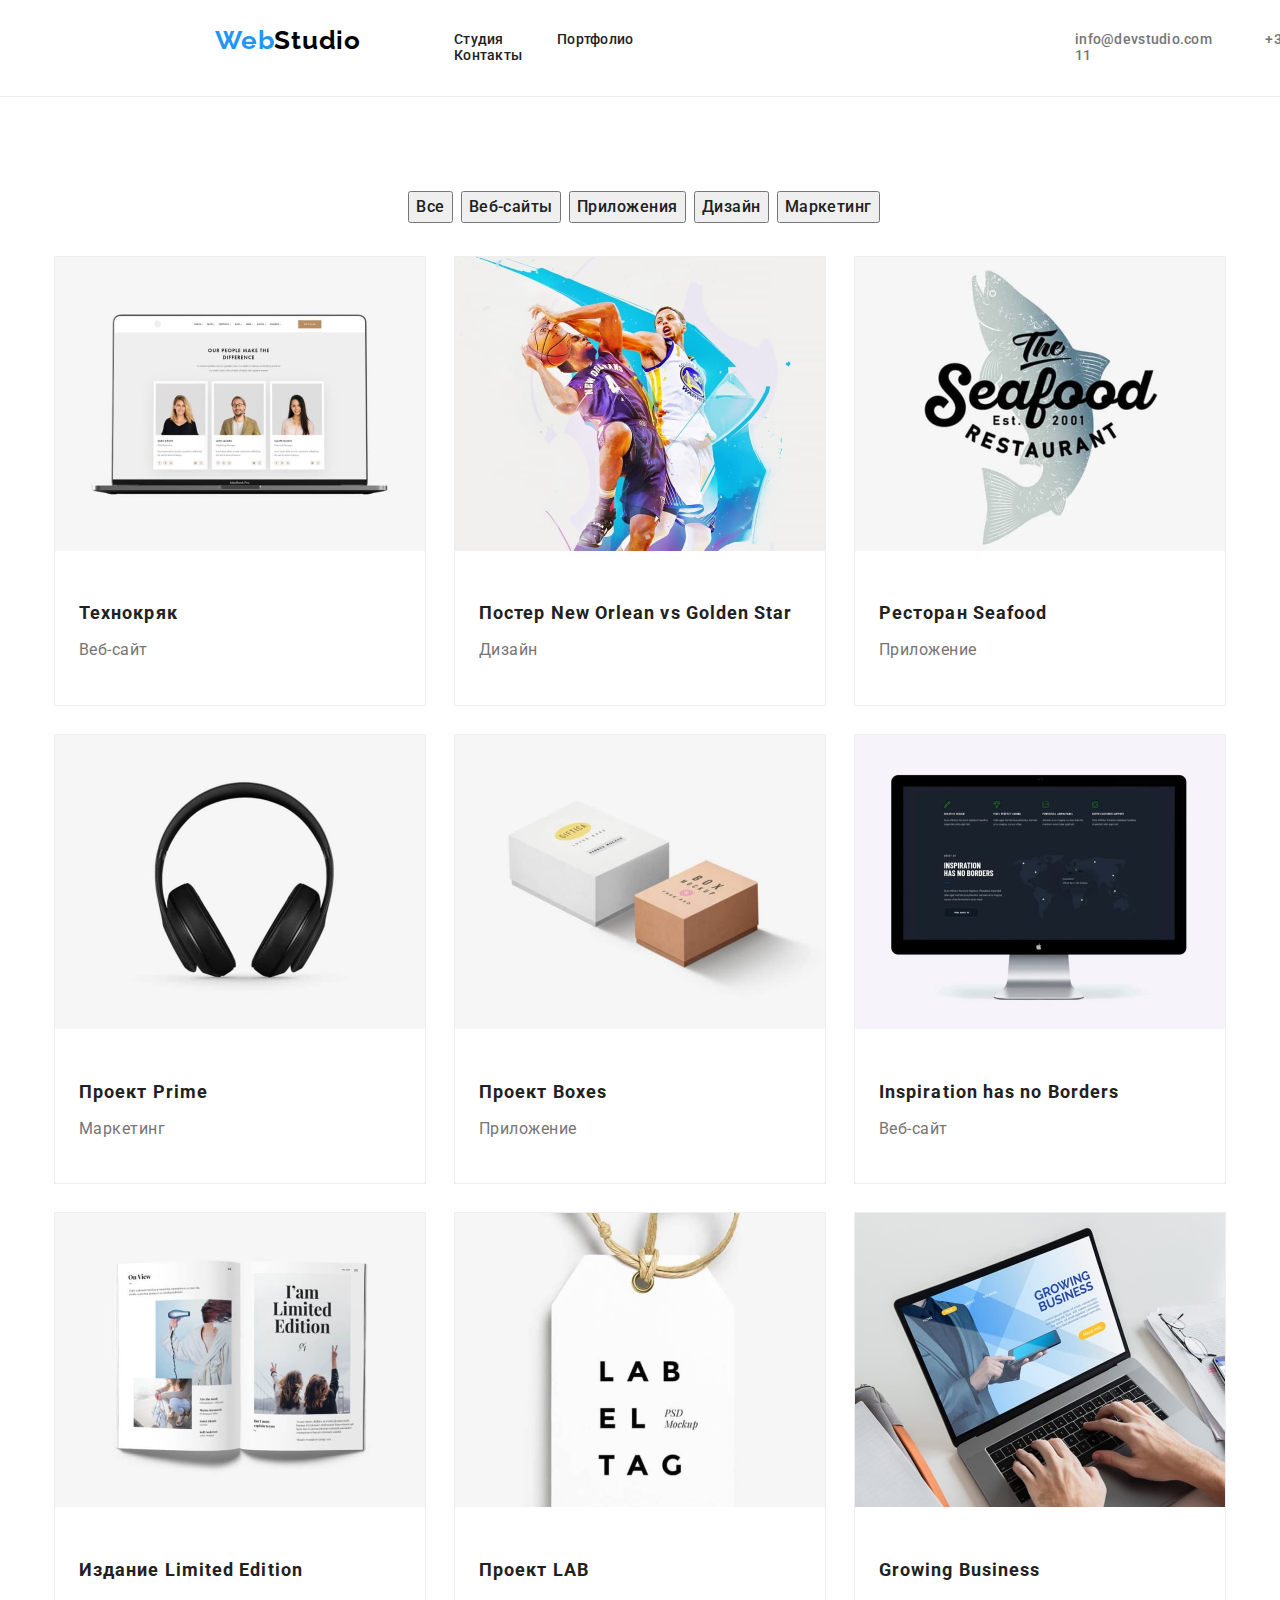
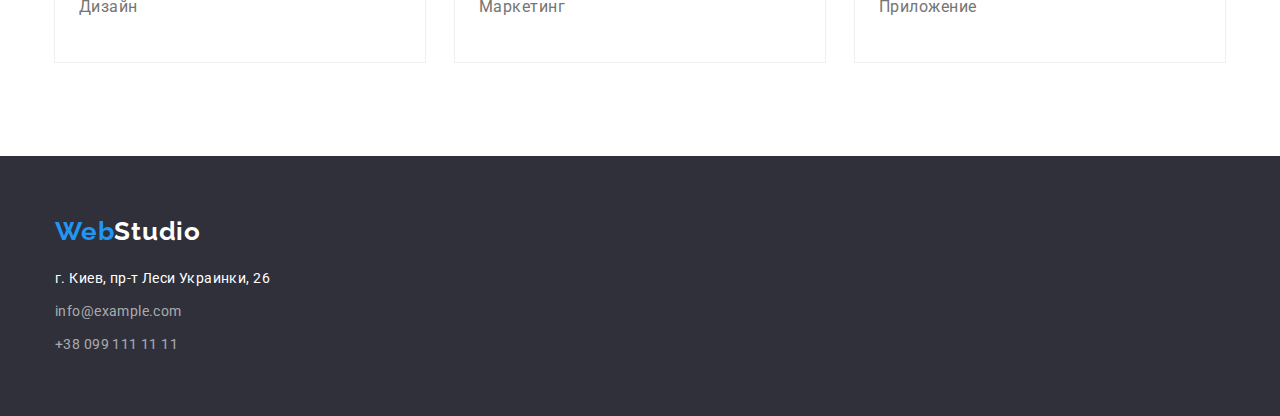
==== commit ec5367d7: "27.commit" ====
--- a/portfolio.html
+++ b/portfolio.html
@@ -5,8 +5,8 @@
     <meta http-equiv="X-UA-Compatible" content="IE=edge" />
     <meta name="viewport" content="width=device-width, initial-scale=1.0" />
     <link
-    rel="stylesheet"
-    href="https://cdnjs.cloudflare.com/ajax/libs/modern-normalize/1.0.0/modern-normalize.min.css"
+      rel="stylesheet"
+      href="https://cdnjs.cloudflare.com/ajax/libs/modern-normalize/1.0.0/modern-normalize.min.css"
     />
     <link rel="stylesheet" type="text/css" href="css/style.css" />
     <link rel="preconnect" href="https://fonts.googleapis.com" />
@@ -17,7 +17,7 @@
     />
     <title>Document</title>
     <style>
-       body {
+      body {
         font-family: Roboto, sans-serif;
         color: #212121;
         font-style: normal;
@@ -26,28 +26,34 @@
     </style>
   </head>
   <body>
-  <header class="header-line">
-    <div class="container">
-      <div class="top-header">
-           <!--Коробка лого-->
+    <header class="header-line">
+      <div class="container">
+        <div class="top-header">
+          <!--Коробка лого-->
           <div class="logo-box">
             <a class="style-color-web-studio" href="">
               Web<span class="studio-color">Studio</span>
             </a>
           </div>
-        <!--Коробка навигации-->
+          <!--Коробка навигации-->
           <div class="nav-box">
-          <!--Панель навигации-->
-          <nav class="nav">
-            <ul>
-              <li class="hr hr-mrg-l"><a class="link-color" href="index.html">Студия</a></li>
-              <li class="hr hr-mrg-l"><a class="link-color" href="portfolio.html">Портфолио</a></li>
-              <li class="hr"><a class="link-color" href="Контакты">Контакты</a></li>
-            </ul>
-          </nav>
-        </div>
+            <!--Панель навигации-->
+            <nav class="nav">
+              <ul>
+                <li class="hr hr-mrg-l">
+                  <a class="link-color" href="index.html">Студия</a>
+                </li>
+                <li class="hr hr-mrg-l">
+                  <a class="link-color" href="portfolio.html">Портфолио</a>
+                </li>
+                <li class="hr">
+                  <a class="link-color" href="Контакты">Контакты</a>
+                </li>
+              </ul>
+            </nav>
+          </div>
           <!--Панель имейл и телефон-->
-            <div class="tel-box">
+          <div class="tel-box">
             <!--Панель адрес и телефон-->
             <ul class="nav">
               <li class="hr hr-mrg-l">
@@ -61,136 +67,162 @@
                 >
               </li>
             </ul>
-            </div>
+          </div>
         </div>
-    </div>
-  </header>
+      </div>
+    </header>
     <!--Портфолио-->
     <main>
       <section class="section">
         <div class="container">
-              <ul class="portfolio-button-card">
-                <!--Кнопки портфолио (filters)-->
-                <li class="portfolio-button-item"><button class="text-button cursor" type="button">Все</button></li>
-                <li class="portfolio-button-item">
-                  <button class="text-button cursor" type="button">Веб-сайты</button>
-                </li>
-                <li class="portfolio-button-item">
-                  <button class="text-button cursor" type="button">Приложения</button>
-                </li>
-                <li class="portfolio-button-item">
-                  <button class="text-button cursor" type="button">Дизайн</button>
-                </li>
-                <li class="portfolio-button-item">
-                  <button class="text-button cursor" type="button">Маркетинг</button>
-                </li>
-              </ul>
+          <ul class="portfolio-button-card">
+            <!--Кнопки портфолио (filters)-->
+            <li class="portfolio-button-item">
+              <button class="text-button cursor" type="button">Все</button>
+            </li>
+            <li class="portfolio-button-item">
+              <button class="text-button cursor" type="button">
+                Веб-сайты
+              </button>
+            </li>
+            <li class="portfolio-button-item">
+              <button class="text-button cursor" type="button">
+                Приложения
+              </button>
+            </li>
+            <li class="portfolio-button-item">
+              <button class="text-button cursor" type="button">Дизайн</button>
+            </li>
+            <li class="portfolio-button-item">
+              <button class="text-button cursor" type="button">
+                Маркетинг
+              </button>
+            </li>
+          </ul>
 
-              <!--Картинки портфолио-->
-              <ul class="portfolio-card card-padding">
-                <!--Картинки портфолио-->
-                <li class="portfolio-item">
-                  <img
-                    src="image/pic1.jpg"
-                    width="370"
-                    height="294"
-                    alt="Картинка 1"
-                  />
-                  <h3 class="project-title">Технокряк</h3>
-                  <p class="project-text">Веб-сайт</p>
-                </li>
-                <li class="portfolio-item">
-                  <img
-                    src="image/pic2.jpg"
-                    width="370"
-                    height="294"
-                    alt="Картинка 1"
-                  />
-                  <h3 class="project-title">Постер New Orlean vs Golden Star</h3>
-                  <p class="project-text">Дизайн</p>
-                </li>
-                <li class="portfolio-item">
-                  <img
-                    src="image/pic3.jpg"
-                    width="370"
-                    height="294"
-                    alt="Картинка 1"
-                  />
-                  <h3 class="project-title">Ресторан Seafood</h3>
-                  <p class="project-text">Приложение</p>
-                </li>
-                <li class="portfolio-item">
-                  <img
-                    src="image/pic4.jpg"
-                    width="370"
-                    height="294"
-                    alt="Картинка 1"
-                  />
-                  <h3 class="project-title">Проект Prime</h3>
-                  <p class="project-text">Маркетинг</p>
-                </li>
-                <li class="portfolio-item">
-                  <img
-                    src="image/pic5.jpg"
-                    width="370"
-                    height="294"
-                    alt="Картинка 1"
-                  />
-                  <h3 class="project-title">Проект Boxes</h3>
-                  <p class="project-text">Приложение</p>
-                </li>
-                <li class="portfolio-item">
-                  <img
-                    src="image/pic6.jpg"
-                    width="370"
-                    height="294"
-                    alt="Картинка 1"
-                  />
-                  <h3 class="project-title">Inspiration has no Borders</h3>
-                  <p class="project-text">Веб-сайт</p>
-                </li>
-                <li class="portfolio-item">
-                  <img
-                    src="image/pic7.jpg"
-                    width="370"
-                    height="294"
-                    alt="Картинка 1"
-                  />
-                  <h3 class="project-title">Издание Limited Edition</h3>
-                  <p class="project-text">Дизайн</p>
-                </li>
-                <li class="portfolio-item">
-                  <img
-                    src="image/pic8.jpg"
-                    width="370"
-                    height="294"
-                    alt="Картинка 1"
-                  />
-                  <h3 class="project-title">Проект LAB</h3>
-                  <p class="project-text">Маркетинг</p>
-                </li>
-                <li class="portfolio-item">
-                  <img
-                    src="image/pic9.jpg"
-                    width="370"
-                    height="294"
-                    alt="Картинка 1"
-                  />
-                  <h3 class="project-title">Growing Business</h3>
-                  <p class="project-text">Приложение</p>
-                </li>
-              </ul>
-      </div>
+          <!--Картинки портфолио-->
+          <ul class="portfolio-card">
+            <!--Картинки портфолио-->
+            <li class="portfolio-item">
+              <img
+                src="image/pic1.jpg"
+                width="370"
+                height="294"
+                alt="Картинка 1"
+              />
+              <div class="portfolio-text-title">
+              <h3 class="project-title">Технокряк</h3>
+              <p class="project-text">Веб-сайт</p>
+              </div>
+            </li>
+            <li class="portfolio-item">
+              <img
+                src="image/pic2.jpg"
+                width="370"
+                height="294"
+                alt="Картинка 1"
+              />
+              <div class="portfolio-text-title">
+              <h3 class="project-title">Постер New Orlean vs Golden Star</h3>
+              <p class="project-text">Дизайн</p>
+            </div>
+            </li>
+            <li class="portfolio-item">
+              <img
+                src="image/pic3.jpg"
+                width="370"
+                height="294"
+                alt="Картинка 1"
+              />
+              <div class="portfolio-text-title">
+              <h3 class="project-title">Ресторан Seafood</h3>
+              <p class="project-text">Приложение</p>
+            </div>
+            </li>
+            <li class="portfolio-item">
+              <img
+                src="image/pic4.jpg"
+                width="370"
+                height="294"
+                alt="Картинка 1"
+              />
+              <div class="portfolio-text-title">
+              <h3 class="project-title">Проект Prime</h3>
+              <p class="project-text">Маркетинг</p>
+            </div>
+            </li>
+            <li class="portfolio-item">
+              <img
+                src="image/pic5.jpg"
+                width="370"
+                height="294"
+                alt="Картинка 1"
+              />
+              <div class="portfolio-text-title">
+              <h3 class="project-title">Проект Boxes</h3>
+              <p class="project-text">Приложение</p>
+            </div>
+            </li>
+            <li class="portfolio-item">
+              <img
+                src="image/pic6.jpg"
+                width="370"
+                height="294"
+                alt="Картинка 1"
+              />
+              <div class="portfolio-text-title">
+              <h3 class="project-title">Inspiration has no Borders</h3>
+              <p class="project-text">Веб-сайт</p>
+            </div>
+            </li>
+            <li class="portfolio-item">
+              <img
+                src="image/pic7.jpg"
+                width="370"
+                height="294"
+                alt="Картинка 1"
+              />
+              <div class="portfolio-text-title">
+              <h3 class="project-title">Издание Limited Edition</h3>
+              <p class="project-text">Дизайн</p>
+            </div>
+            </li>
+            <li class="portfolio-item">
+              <img
+                src="image/pic8.jpg"
+                width="370"
+                height="294"
+                alt="Картинка 1"
+              />
+              <div class="portfolio-text-title">
+              <h3 class="project-title">Проект LAB</h3>
+              <p class="project-text">Маркетинг</p>
+            </div>
+            </li>
+            <li class="portfolio-item">
+              <img
+                src="image/pic9.jpg"
+                width="370"
+                height="294"
+                alt="Картинка 1"
+              />
+              <div class="portfolio-text-title">
+              <h3 class="project-title">Growing Business</h3>
+              <p class="project-text">Приложение</p>
+            </div>
+            </li>
+          </ul>
+        </div>
       </section>
     </main>
     <footer class="footer">
       <div class="container">
         <div class="card-padding">
-                <div class="web-footer-position">
-                <a class="style-color-web-studio" href="">
-                  Web<span class="studio-color-footer">Studio</span>
-                </a>
-                </div>
+          <div class="web-footer-position">
+            <a class="style-color-web-studio" href="">
+              Web<span class="studio-color-footer">Studio</span>
+            </a>
+          </div>
           <address>
             <ul>
               <li>
@@ -214,7 +246,7 @@
             </ul>
           </address>
         </div>
-        </div>
+      </div>
     </footer>
   </body>
 </html>
--- a/css/style.css
+++ b/css/style.css
@@ -1,10 +1,16 @@
 /* Глобальный сброс стилей*/
-h1, h2, h3, h4, h5, h6, p, ul {
+h1,
+h2,
+h3,
+h4,
+h5,
+h6,
+p,
+ul {
   margin: 0;
-	padding: 0;
-	border: 0;
-}
-
+  padding: 0;
+  border: 0;
+}
 
 :root {
   --active-link-color: #2196f3;
@@ -45,13 +51,12 @@
   color: var(--active-link-color);
 }
 
-body {
+
+.header-line {
   width: 1600px;
-}
-
-.header-line {
-width: 1600px;
-border-bottom: 1px solid #ececec;
+  border-bottom: 1px solid #ececec;
+  margin-left: auto;
+  margin-right: auto;
 }
 /* Контейнер*/
 .container {
@@ -59,6 +64,7 @@
   background-color: transparent;
   margin-left: auto;
   margin-right: auto;
+  padding: 0px 15px 0px 15px;
 }
 
 /* Секции*/
@@ -68,27 +74,24 @@
 }
 /* Коробка хедера*/
 .top-header {
-    display: flex;
-    justify-content: flex-start;
-    padding-left: 15px;
-    padding-right: 15px;
+  display: flex;
+  justify-content: flex-start;
 }
 
 /* Коробка лого*/
 .logo-box {
-margin: 25px 0px 24px 0px
+  margin: 25px 0px 24px 0px;
 }
 /* Коробка навигации*/
 .nav-box {
   margin: 32px 0px 32px 93px;
 }
 .hr {
-    display: inline;
-
+  display: inline;
 }
 
 .hr-mrg-l {
- margin-right: 50px;
+  margin-right: 50px;
 }
 /* Коробка почты и телефона*/
 .tel-box {
@@ -141,7 +144,6 @@
   margin-bottom: 20px;
 }
 
-
 .nav {
   font-weight: 500;
   font-size: 14px;
@@ -158,7 +160,7 @@
 }
 
 .heat-position {
-  padding: 200px 252px 200px 252px;
+  padding: 200px 0px 200px 0px;
 }
 
 .heat-button-position {
@@ -177,21 +179,16 @@
 }
 
 .card-item {
-    margin: none;
-    padding: none;
-    list-style: none;
-    display: flex;
-    margin-left: -30px;
-}
-
-.card-item >.item-position {
-  flex-basis: calc(100%/4-30px);
+  margin: none;
+  padding: none;
+  list-style: none;
+  display: flex;
+  margin-left: -30px;
+}
+
+.card-item > .item-position {
+  flex-basis: 270px;
   margin-left: 30px;
-}
-
-.card-padding {
-  padding-left: 15px;
-  padding-right: 15px;
 }
 
 
@@ -232,7 +229,7 @@
 }
 
 .w-w-doing-card-item {
-  flex-basis: calc(100%/3-30px);
+  flex-basis: calc(100% / 3-30px);
   margin-left: 30px;
 }
 .our-team {
@@ -273,14 +270,13 @@
 }
 
 .our-team-item {
-  flex-basis: calc(100%/3-30px);
+  flex-basis: calc(100% / 3-30px);
   margin-left: 30px;
-  box-shadow: 0px 1px 3px rgba(0, 0, 0, 0.12), 0px 1px 1px rgba(0, 0, 0, 0.14), 0px 2px 1px rgba(0, 0, 0, 0.2);
+  box-shadow: 0px 1px 3px rgba(0, 0, 0, 0.12), 0px 1px 1px rgba(0, 0, 0, 0.14),
+    0px 2px 1px rgba(0, 0, 0, 0.2);
   border-radius: 0px 0px 4px 4px;
   padding-bottom: 30px;
-
-}
-
+}
 
 .text-button {
   font-weight: 500;
@@ -299,7 +295,7 @@
   color: var(--primary-text-color);
   margin-top: 20px;
 }
-.project-text { 
+.project-text {
   font-weight: 400;
   font-size: 16px;
   line-height: 1.87;
@@ -316,15 +312,15 @@
   width: 200px;
   height: 50px;
   font-family: Roboto;
-font-style: normal;
-font-weight: 700;
-font-size: 16px;
-line-height: 1.88;
-letter-spacing: 0.06em;
-color: var(--thirdery-text-color);
-background-color: var(--active-link-color);
-box-shadow: 0px 4px 4px rgba(0, 0, 0, 0.15);
-border-radius: 4px;
+  font-style: normal;
+  font-weight: 700;
+  font-size: 16px;
+  line-height: 1.88;
+  letter-spacing: 0.06em;
+  color: var(--thirdery-text-color);
+  background-color: var(--active-link-color);
+  box-shadow: 0px 4px 4px rgba(0, 0, 0, 0.15);
+  border-radius: 4px;
 }
 
 .portfolio-button-card {
@@ -333,14 +329,12 @@
   margin-left: auto;
   margin-right: auto;
   margin-bottom: 34px;
-
 }
 .portfolio-button-item {
-margin-left: 8px;
+  margin-left: 8px;
 }
 
 .portfolio-card {
-
   margin: none;
   padding: none;
   list-style: none;
@@ -348,11 +342,16 @@
   flex-wrap: wrap;
   margin-left: -30px;
   margin-top: -30px;
-}
-
-.portfolio-card >.portfolio-item {
-flex-basis: calc(100%/9);
-margin-left: 30px;
-margin-top: 30px;
-border-bottom:1px solid #EEEEEE; ;
-}+  
+}
+
+.portfolio-card > .portfolio-item {
+  flex-basis: calc(100% / 9);
+  margin-left: 30px;
+  margin-top: 30px;
+  outline: 1px solid #eeeeee;
+}
+
+.portfolio-text-title {
+  padding: 20px 24px 20px 24px;
+}
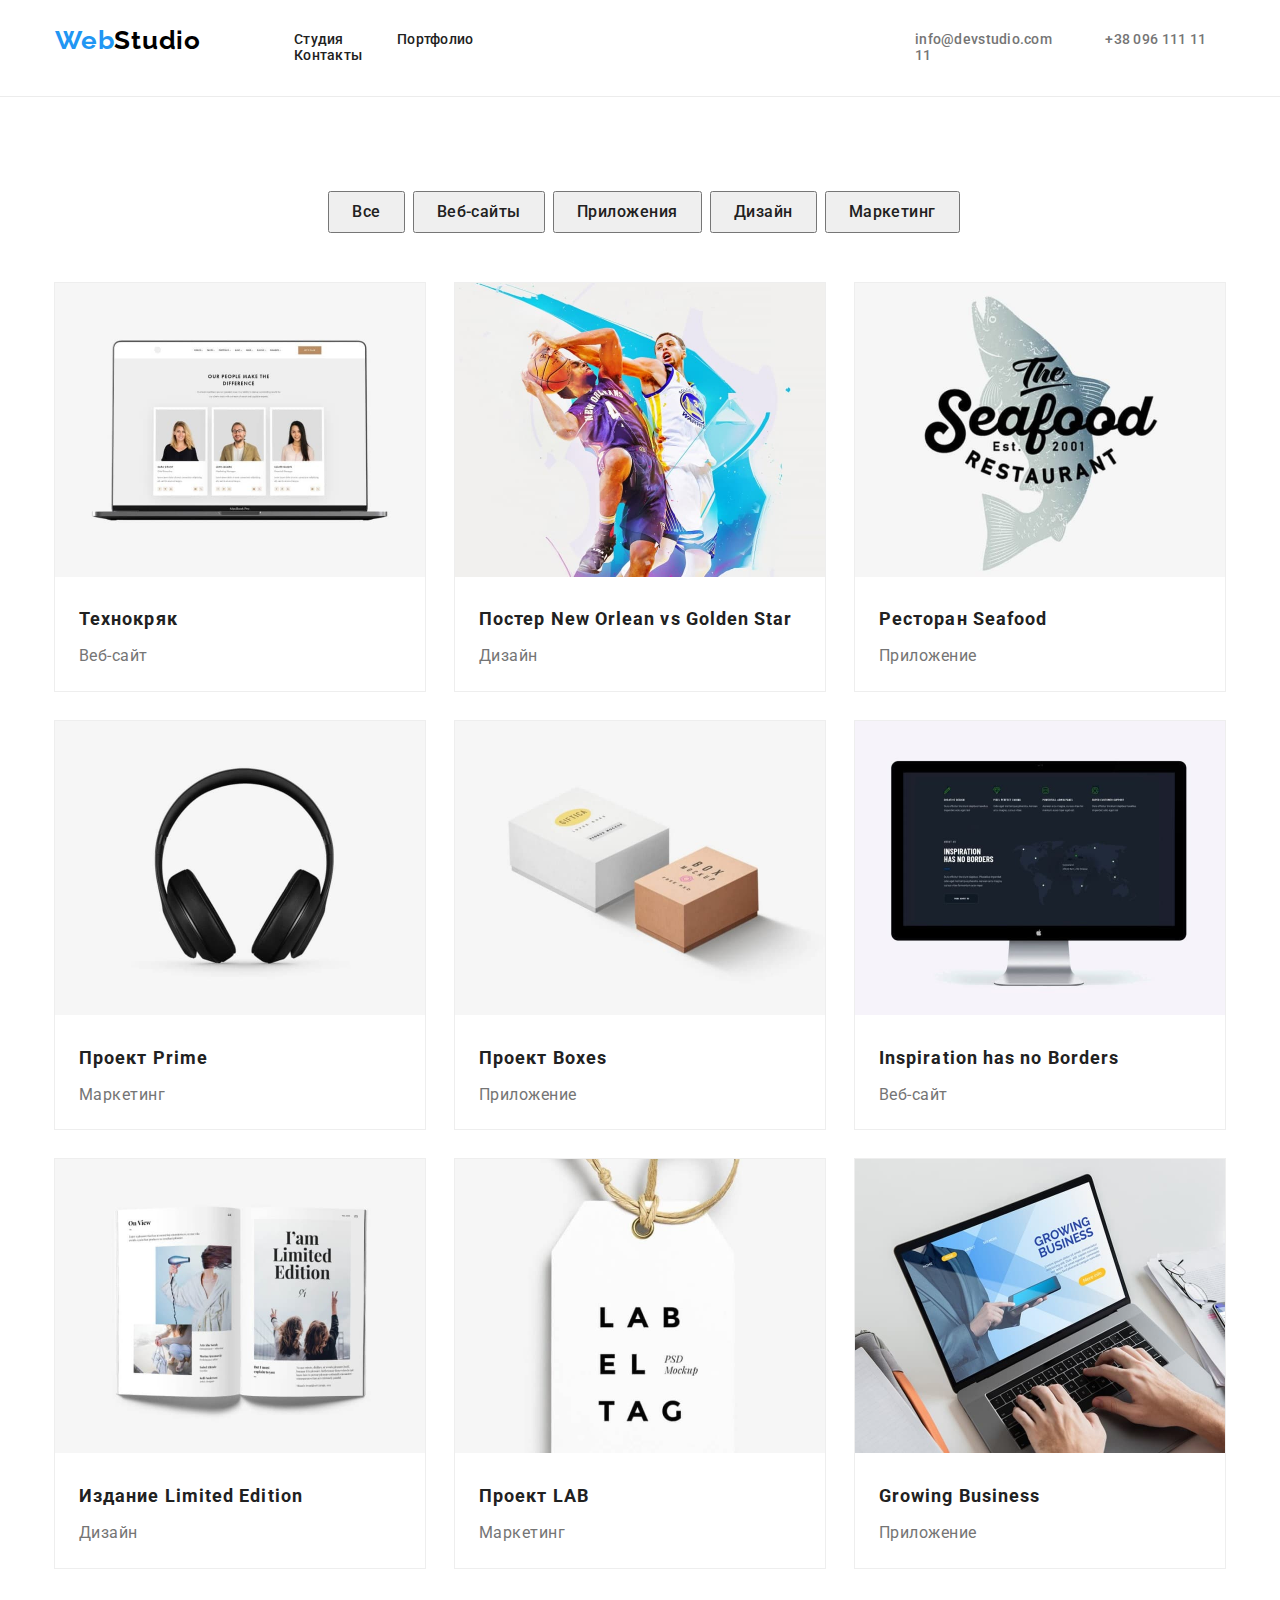
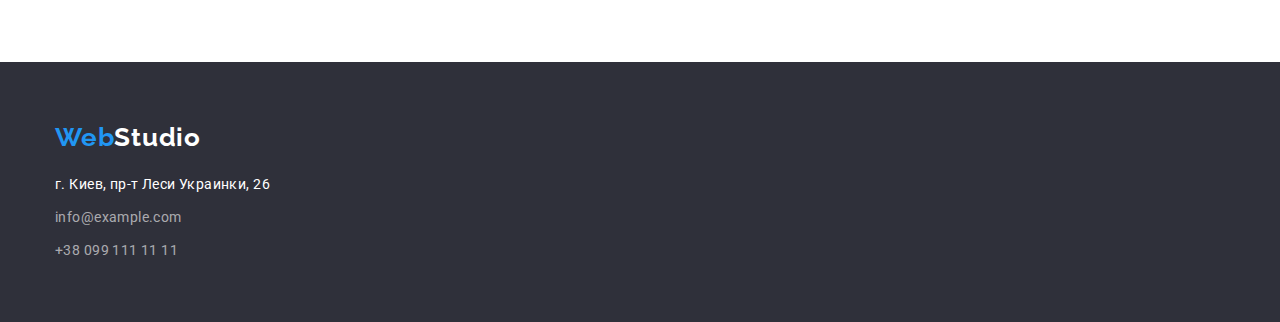
==== commit c17307ce: "30-th.commit" ====
--- a/portfolio.html
+++ b/portfolio.html
@@ -78,23 +78,23 @@
           <ul class="portfolio-button-card">
             <!--Кнопки портфолио (filters)-->
             <li class="portfolio-button-item">
-              <button class="text-button cursor" type="button">Все</button>
-            </li>
-            <li class="portfolio-button-item">
-              <button class="text-button cursor" type="button">
+              <button class="text-button cursor pad-button" type="button">Все</button>
+            </li>
+            <li class="portfolio-button-item">
+              <button class="text-button cursor pad-button" type="button">
                 Веб-сайты
               </button>
             </li>
             <li class="portfolio-button-item">
-              <button class="text-button cursor" type="button">
+              <button class="text-button cursor pad-button" type="button">
                 Приложения
               </button>
             </li>
             <li class="portfolio-button-item">
-              <button class="text-button cursor" type="button">Дизайн</button>
-            </li>
-            <li class="portfolio-button-item">
-              <button class="text-button cursor" type="button">
+              <button class="text-button cursor pad-button" type="button">Дизайн</button>
+            </li>
+            <li class="portfolio-button-item">
+              <button class="text-button cursor pad-button" type="button">
                 Маркетинг
               </button>
             </li>
@@ -111,8 +111,8 @@
                 alt="Картинка 1"
               />
               <div class="portfolio-text-title">
-              <h3 class="project-title">Технокряк</h3>
-              <p class="project-text">Веб-сайт</p>
+                <h3 class="project-title">Технокряк</h3>
+                <p class="project-text">Веб-сайт</p>
               </div>
             </li>
             <li class="portfolio-item">
@@ -123,9 +123,9 @@
                 alt="Картинка 1"
               />
               <div class="portfolio-text-title">
-              <h3 class="project-title">Постер New Orlean vs Golden Star</h3>
-              <p class="project-text">Дизайн</p>
-            </div>
+                <h3 class="project-title">Постер New Orlean vs Golden Star</h3>
+                <p class="project-text">Дизайн</p>
+              </div>
             </li>
             <li class="portfolio-item">
               <img
@@ -135,9 +135,9 @@
                 alt="Картинка 1"
               />
               <div class="portfolio-text-title">
-              <h3 class="project-title">Ресторан Seafood</h3>
-              <p class="project-text">Приложение</p>
-            </div>
+                <h3 class="project-title">Ресторан Seafood</h3>
+                <p class="project-text">Приложение</p>
+              </div>
             </li>
             <li class="portfolio-item">
               <img
@@ -147,9 +147,9 @@
                 alt="Картинка 1"
               />
               <div class="portfolio-text-title">
-              <h3 class="project-title">Проект Prime</h3>
-              <p class="project-text">Маркетинг</p>
-            </div>
+                <h3 class="project-title">Проект Prime</h3>
+                <p class="project-text">Маркетинг</p>
+              </div>
             </li>
             <li class="portfolio-item">
               <img
@@ -159,9 +159,9 @@
                 alt="Картинка 1"
               />
               <div class="portfolio-text-title">
-              <h3 class="project-title">Проект Boxes</h3>
-              <p class="project-text">Приложение</p>
-            </div>
+                <h3 class="project-title">Проект Boxes</h3>
+                <p class="project-text">Приложение</p>
+              </div>
             </li>
             <li class="portfolio-item">
               <img
@@ -171,9 +171,9 @@
                 alt="Картинка 1"
               />
               <div class="portfolio-text-title">
-              <h3 class="project-title">Inspiration has no Borders</h3>
-              <p class="project-text">Веб-сайт</p>
-            </div>
+                <h3 class="project-title">Inspiration has no Borders</h3>
+                <p class="project-text">Веб-сайт</p>
+              </div>
             </li>
             <li class="portfolio-item">
               <img
@@ -183,9 +183,9 @@
                 alt="Картинка 1"
               />
               <div class="portfolio-text-title">
-              <h3 class="project-title">Издание Limited Edition</h3>
-              <p class="project-text">Дизайн</p>
-            </div>
+                <h3 class="project-title">Издание Limited Edition</h3>
+                <p class="project-text">Дизайн</p>
+              </div>
             </li>
             <li class="portfolio-item">
               <img
@@ -195,9 +195,9 @@
                 alt="Картинка 1"
               />
               <div class="portfolio-text-title">
-              <h3 class="project-title">Проект LAB</h3>
-              <p class="project-text">Маркетинг</p>
-            </div>
+                <h3 class="project-title">Проект LAB</h3>
+                <p class="project-text">Маркетинг</p>
+              </div>
             </li>
             <li class="portfolio-item">
               <img
@@ -207,9 +207,9 @@
                 alt="Картинка 1"
               />
               <div class="portfolio-text-title">
-              <h3 class="project-title">Growing Business</h3>
-              <p class="project-text">Приложение</p>
-            </div>
+                <h3 class="project-title">Growing Business</h3>
+                <p class="project-text">Приложение</p>
+              </div>
             </li>
           </ul>
         </div>
--- a/css/style.css
+++ b/css/style.css
@@ -51,9 +51,7 @@
   color: var(--active-link-color);
 }
 
-
 .header-line {
-  width: 1600px;
   border-bottom: 1px solid #ececec;
   margin-left: auto;
   margin-right: auto;
@@ -72,6 +70,9 @@
   padding-top: 94px;
   padding-bottom: 94px;
 }
+.section-pad-bot {
+  padding-bottom: 94px;
+}
 /* Коробка хедера*/
 .top-header {
   display: flex;
@@ -160,7 +161,7 @@
 }
 
 .heat-position {
-  padding: 200px 0px 200px 0px;
+  padding: 200px 252px 200px 252px;
 }
 
 .heat-button-position {
@@ -190,7 +191,6 @@
   flex-basis: 270px;
   margin-left: 30px;
 }
-
 
 .detail-title {
   font-weight: 700;
@@ -293,7 +293,6 @@
   line-height: 2;
   letter-spacing: 0.06em;
   color: var(--primary-text-color);
-  margin-top: 20px;
 }
 .project-text {
   font-weight: 400;
@@ -302,7 +301,6 @@
   letter-spacing: 0.03em;
   color: var(--secondary-text-color);
   margin-top: 4px;
-  margin-bottom: 20px;
 }
 .cursor {
   cursor: pointer;
@@ -328,10 +326,13 @@
   justify-content: center;
   margin-left: auto;
   margin-right: auto;
-  margin-bottom: 34px;
+  margin-bottom: 50px;
 }
 .portfolio-button-item {
   margin-left: 8px;
+}
+.pad-button {
+  padding: 6px 22px;
 }
 
 .portfolio-card {
@@ -342,7 +343,6 @@
   flex-wrap: wrap;
   margin-left: -30px;
   margin-top: -30px;
-  
 }
 
 .portfolio-card > .portfolio-item {
